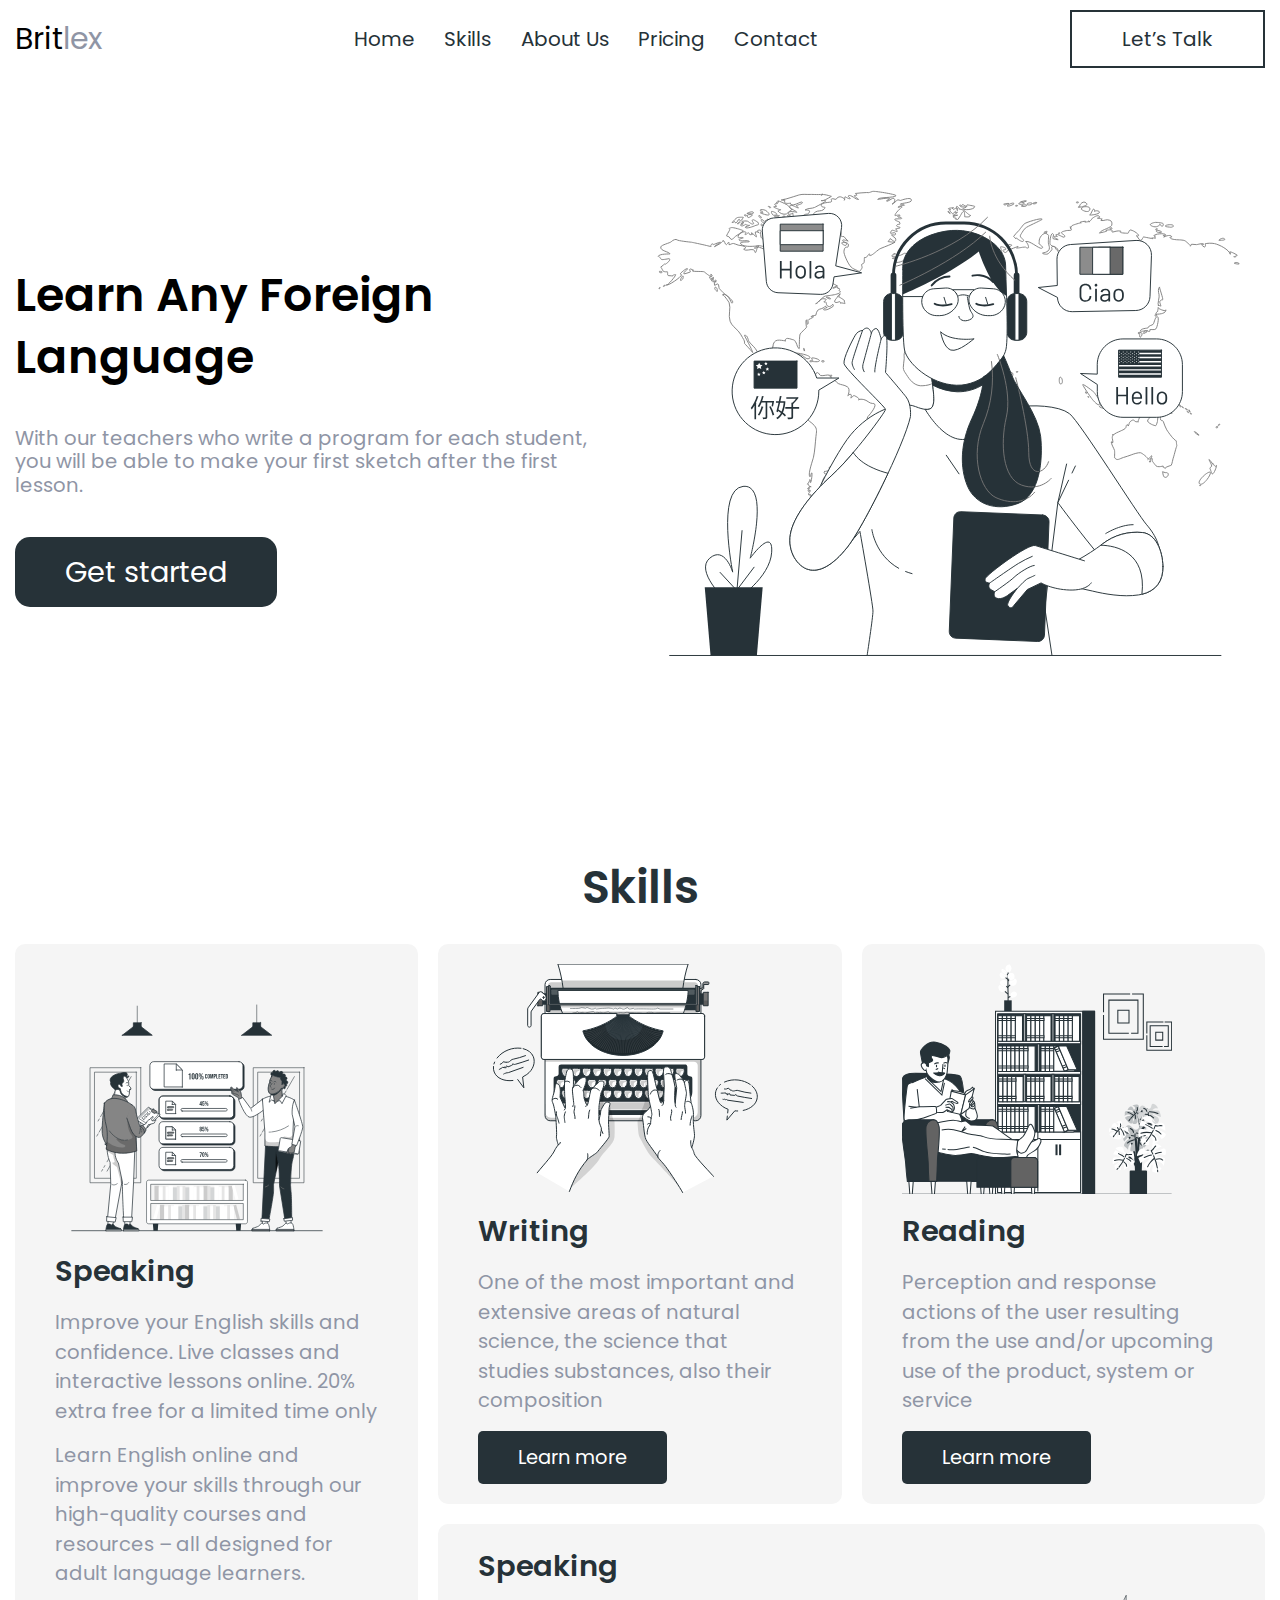
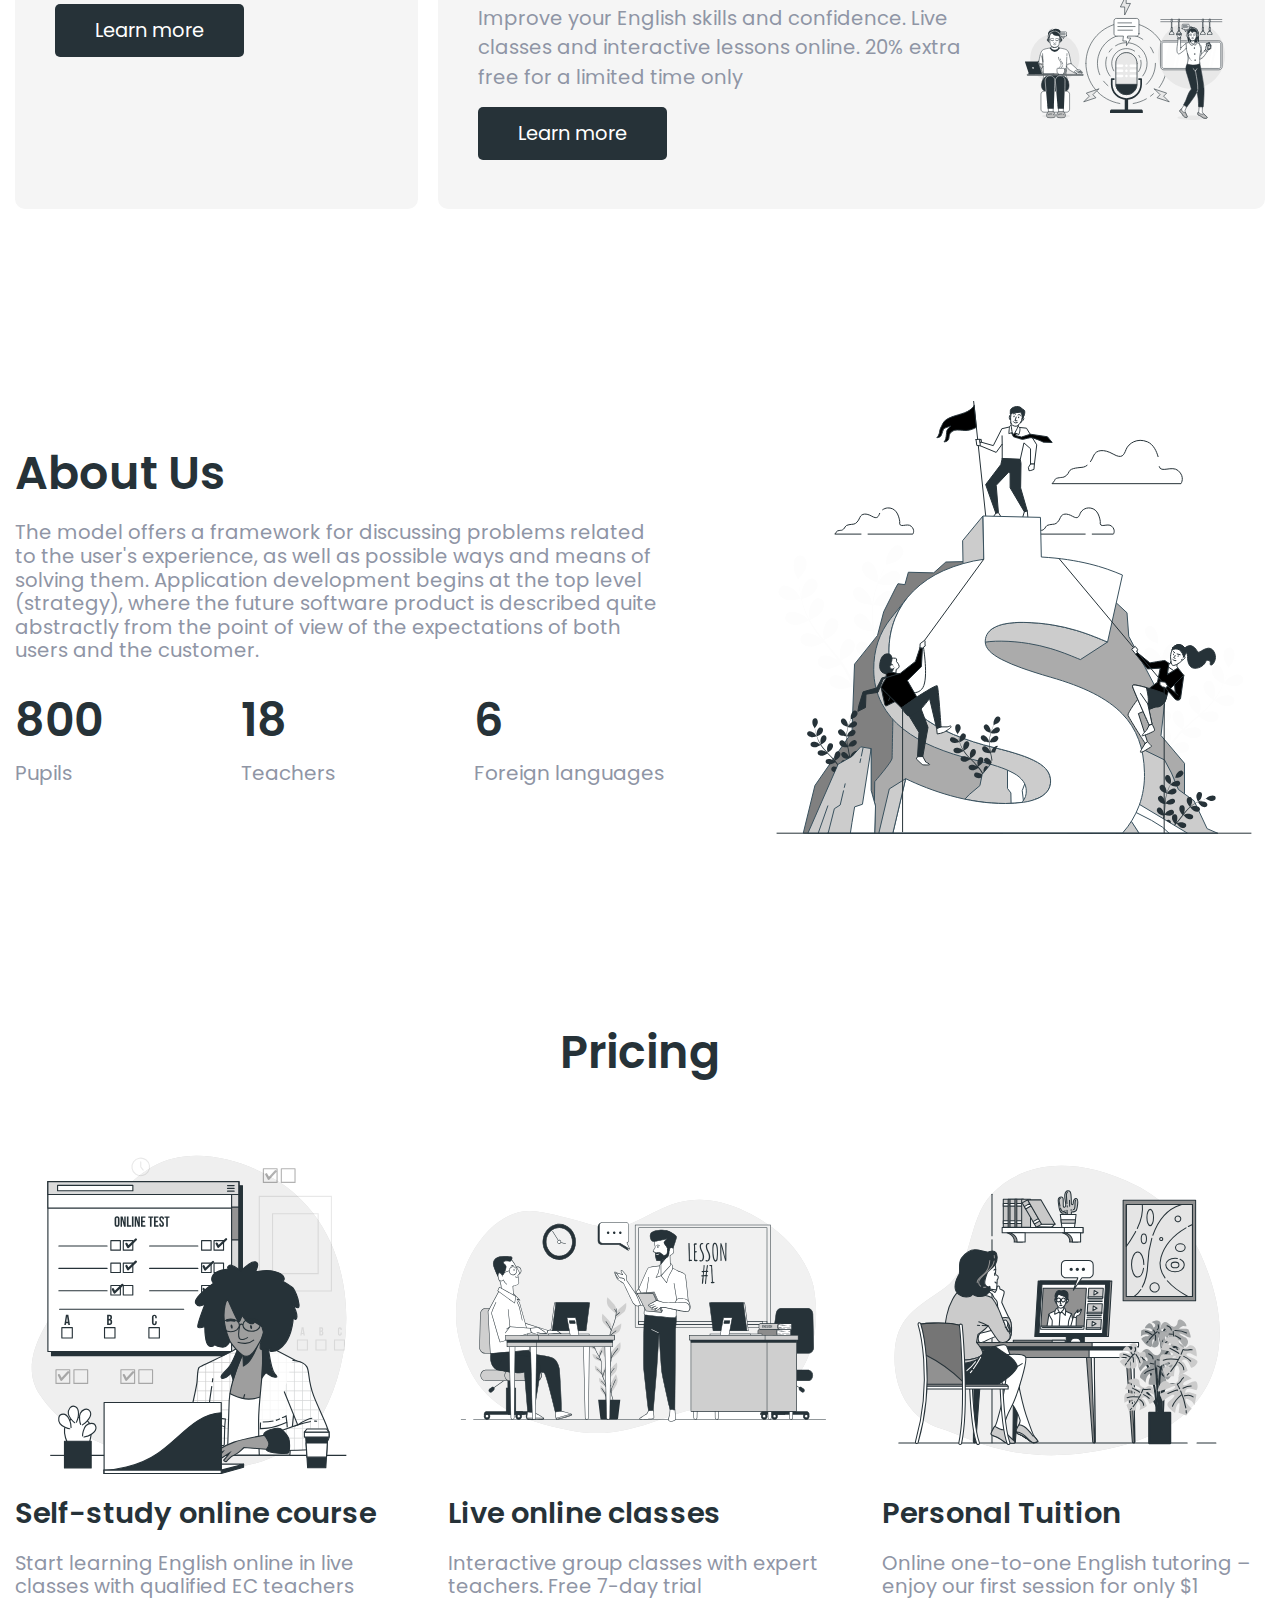
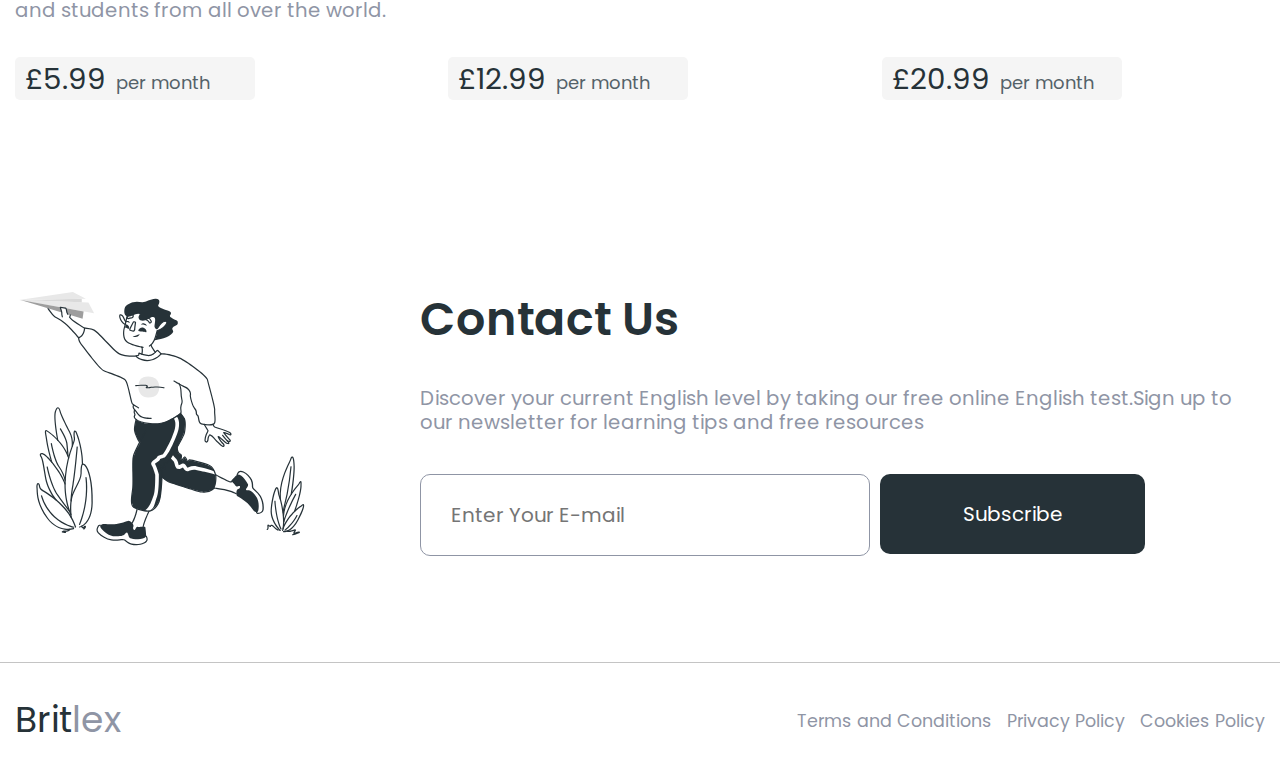
==== home.html @ 8584c42c "initial" ====
<!DOCTYPE html>
<html lang="ru">

<head>
	<title>Главная</title>
	<meta charset="UTF-8">
	<meta name="format-detection" content="telephone=no">
	<!-- <style>body{opacity: 0;}</style> -->
	<link rel="stylesheet" href="css/style.min.css?_v=20220403203624">
	<link rel="shortcut icon" href="favicon.ico">
	<!-- <meta name="robots" content="noindex, nofollow"> -->
	<meta name="viewport" content="width=device-width, initial-scale=1.0">
</head>

<body>
	<div class="wrapper">
		<header class="header">
			<div class="header__container">
				<div class="header__logo">
					<span>Brit</span>lex
				</div>
				<div class="header__menu menu">
					<nav class="menu__body">
						<ul class="menu__list">
							<li class="menu__item"><a href="" data-goto="#hero" data-goto-header class="menu__link">Home</a></li>
							<li class="menu__item"><a href="" data-goto="#skills" class="menu__link">Skills</a></li>
							<li class="menu__item "><a href="" data-goto="#about" class="menu__link">About Us</a></li>
							<li class="menu__item"><a href="" data-goto="#pricing" class="menu__link">Pricing</a></li>
							<li class="menu__item"><a href="" data-goto="#contacts" class="menu__link">Contact</a></li>
						</ul>
					</nav>
				</div>
				<div class="header__buttons">
					<a href="#" class="header__button">Let’s Talk</a>
					<button type="button" class="icon-menu"><span></span></button>
				</div>
			</div>
		</header>
		<main class="page">
			<section class="hero" id="hero">
				<div class="hero__container">
					<div class="hero__data">
						<h1 class="hero__title">Learn Any Foreign Language</h1>
						<p class="hero__text">
							With our teachers who write a program for
							each student, you will be able to make your
							first sketch after the first lesson.
						</p>
						<a href="#" data-goto="#skills" class="hero__link">Get started</a>
					</div>
					<div class="hero__media">
						<img src="img/hero-image.svg" alt="image">
					</div>
				</div>
			</section>
			<section class="skills" id="skills">
				<div class="skills__container">
					<h2 class="skills__title _section-title">Skills</h2>
					<div class="skills__items">
						<div class="skills__item skills__speaking">
							<div class="skills__image">
								<img src="img/skills-1.svg" alt="image">
							</div>
							<div class="skills__data">
								<h3 class="skills__item-title">Speaking</h3>
								<p class="skills__item-text">
									Improve your English skills and confidence.
									Live classes and interactive lessons online.
									20% extra free for a limited time only
								</p>
								<p class="skills__item-text">
									Learn English online and improve your
									skills through our high-quality courses
									and resources – all designed for adult language learners.
								</p>
								<a href="#" class="skills__link">Learn more</a>
							</div>
						</div>
						<div class="skills__item skills__writing">
							<div class="skills__image">
								<img src="img/skills-2.svg" alt="image">
							</div>
							<div class="skills__data">
								<h3 class="skills__item-title">Writing</h3>
								<p class="skills__item-text">
									One of the most important and extensive
									areas of natural science, the science that
									studies substances, also their composition
								</p>
								<a href="#" class="skills__link">Learn more</a>
							</div>
						</div>
						<div class="skills__item skills__reading">
							<div class="skills__image">
								<img src="img/skills-3.svg" alt="image">
							</div>
							<div class="skills__data">
								<h3 class="skills__item-title">Reading</h3>
								<p class="skills__item-text">
									Perception and response actions of the user
									resulting from the use and/or upcoming use
									of the product, system or service
								</p>
								<a href="#" class="skills__link">Learn more</a>
							</div>
						</div>
						<div class="skills__item skills__listening">
							<div class="skills__data">
								<h3 class="skills__item-title">Speaking</h3>
								<p class="skills__item-text">
									Improve your English skills and confidence.
									Live classes and interactive lessons online.
									20% extra free for a limited time only
								</p>
								<a href="#" class="skills__link">Learn more</a>
							</div>
							<div class="skills__image">
								<img src="img/skills-4.svg" alt="image">
							</div>
						</div>
					</div>
				</div>
			</section>
			<section class="about" data-watch id="about">
				<div class="about__container">
					<div class="about__data">
						<h2 class="about__title _section-title">About Us</h2>
						<p class="about__text">
							The model offers a framework for discussing problems related to the user's experience, as well as possible
							ways and means of solving them. Application development begins at the top level (strategy), where the
							future software product is described quite abstractly from the point of view of the expectations of both
							users and the customer.
						</p>
						<div class="about__benefits">
							<div class="about__benefits-item">
								<div class="about__benefits-count">800</div>
								<div class="about__benefits-title">Pupils</div>
							</div>
							<div class="about__benefits-item">
								<div class="about__benefits-count">18</div>
								<div class="about__benefits-title">Teachers</div>
							</div>
							<div class="about__benefits-item">
								<div class="about__benefits-count">6</div>
								<div class="about__benefits-title">Foreign languages</div>
							</div>
						</div>
					</div>
					<div class="about__image">
						<img src="img/about-image.svg" alt="image">
					</div>
				</div>
			</section>
			<section class="pricing" id="pricing">
				<div class="pricing__container">
					<h2 class="pricing__title _section-title">Pricing</h2>
					<div class="pricing__items">
						<div class="pricing__item">
							<div class="pricing__item-img">
								<img src="img/pricing-1.svg" alt="image">
							</div>
							<h3 class="pricing__item-title">Self-study online course</h3>
							<p class="pricing__item-text">Start learning English online in live classes
								with qualified EC teachers and students
								from all over the world.</p>
							<div class="pricing__item-price">
								<div class="pricing__item-value">
									<span>£5.99</span>per month
								</div>
							</div>
						</div>
						<div class="pricing__item">
							<div class="pricing__item-img">
								<img src="img/pricing-2.svg" alt="image">
							</div>
							<h3 class="pricing__item-title">Live online classes</h3>
							<p class="pricing__item-text">Interactive group classes with expert
								teachers. Free 7-day trial</p>
							<div class="pricing__item-price">
								<div class="pricing__item-value">
									<span>£12.99</span>per month
								</div>
							</div>
						</div>
						<div class="pricing__item">
							<div class="pricing__item-img">
								<img src="img/pricing-3.svg" alt="image">
							</div>
							<h3 class="pricing__item-title">Personal Tuition</h3>
							<p class="pricing__item-text">Online one-to-one English tutoring – enjoy
								our first session for only $1</p>
							<div class="pricing__item-price">
								<div class="pricing__item-value">
									<span>£20.99</span>per month
								</div>
							</div>
						</div>
					</div>
				</div>
			</section>
			<section class="contacts" id="contacts">
				<div class="contacts__container">
					<div class="contacts__image">
						<img src="img/contacts.svg" alt="image">
					</div>
					<div class="contacts__data">
						<h2 class="contacts__title _section-title">Contact Us</h2>
						<p class="contacts__text">
							Discover your current English level by taking our free online English test.Sign up to our newsletter for
							learning tips and free resources
						</p>
						<form action="#" class="contacts__form">
							<input autocomplete="off" type="text" name="form[]" required data-error="Ошибка" placeholder="Enter Your E-mail" class="input contacts__input">
							<button type="submit" class="contacts__button">Subscribe</button>
						</form>
					</div>
				</div>
			</section>
		</main>
		<footer class="footer">
			<div class="footer__container">
				<div class="footer__logo">
					<span>Brit</span>lex
				</div>
				<ul class="footer__list">
					<li class="footer__item">
						<a href="" class="footer__link">Terms and Conditions</a>
					</li>
					<li class="footer__item">
						<a href="" class="footer__link">Privacy Policy</a>
					</li>
					<li class="footer__item">
						<a href="" class="footer__link">Cookies Policy</a>
					</li>
				</ul>
			</div>
		</footer>
	</div>
	<!-- <div id="popup" aria-hidden="true" class="popup">
	<div class="popup__wrapper">
		<div class="popup__content">
			<button data-close type="button" class="popup__close">Закрыть</button>
			<div class="popup__text">
				Text
			</div>
		</div>
	</div>
</div> -->
	<script src="js/app.min.js?_v=20220403203624"></script>
</body>

</html>
---- css/style.min.css ----
@charset "UTF-8";@import url(https://fonts.googleapis.com/css2?family=Poppins&display=swap);:root{--body-color:#FFF;--white-color:#FFF;--text-color:#8F95A5;--main-color:#263238;--black-color:#000;--gray-color:#F5F5F5}*{padding:0;margin:0;border:0}*,:after,:before{-webkit-box-sizing:border-box;box-sizing:border-box}body,html{height:100%;min-width:320px}body{color:var(--text-color);background-color:var(--body-color);line-height:1.2;font-family:Poppins;font-size:1.25rem;-ms-text-size-adjust:100%;-moz-text-size-adjust:100%;-webkit-text-size-adjust:100%;-webkit-font-smoothing:antialiased;-moz-osx-font-smoothing:grayscale}button,input,textarea{font-family:Poppins;font-size:inherit}button{cursor:pointer;color:inherit;background-color:inherit}a{color:inherit}a:link,a:visited{text-decoration:none}a:hover{text-decoration:none}ul li{list-style:none}img{vertical-align:top;max-width:100%}h1,h2,h3,h4,h5,h6{font-weight:inherit;font-size:inherit}.lock body{overflow:hidden;-ms-touch-action:none;touch-action:none}.wrapper{min-height:100%;display:-webkit-box;display:-ms-flexbox;display:flex;-webkit-box-orient:vertical;-webkit-box-direction:normal;-ms-flex-direction:column;flex-direction:column;overflow:hidden}.wrapper>main{padding-top:5.625rem;-webkit-box-flex:1;-ms-flex:1 1 auto;flex:1 1 auto}.wrapper>*{min-width:0}[class*=__container]{max-width:83.75rem;-webkit-box-sizing:content-box;box-sizing:content-box;margin:0 auto;padding:0 .9375rem}input[type=email],input[type=tel],input[type=text],textarea{-webkit-appearance:none;-moz-appearance:none;appearance:none}.input{border-radius:0;width:100%;display:block;padding:0 20px;border:1px solid #eee}textarea.input{resize:none;padding:0 0}[class*=-ibg]{position:relative}[class*=-ibg] img{position:absolute;width:100%;height:100%;top:0;left:0;-o-object-fit:cover;object-fit:cover}[class*=-ibg_contain] img{-o-object-fit:contain;object-fit:contain}input[type=email],input[type=tel],input[type=text],textarea{-webkit-appearance:none;-moz-appearance:none;appearance:none}.input{border-radius:0;width:100%;display:block;padding:0 20px;border:1px solid #eee}textarea.input{resize:none;padding:0 0}@supports (padding-top:clamp(3.125rem ,2.1726190476rem + 4.7619047619vw ,6.25rem)){section{padding-top:clamp(3.125rem ,2.1726190476rem + 4.7619047619vw ,6.25rem)}}@supports not (padding-top:clamp(3.125rem ,2.1726190476rem + 4.7619047619vw ,6.25rem)){section{padding-top:calc(3.125rem + 3.125 * (100vw - 20rem)/ 65.625)}}@supports (padding-bottom:clamp(3.125rem ,2.1726190476rem + 4.7619047619vw ,6.25rem)){section{padding-bottom:clamp(3.125rem ,2.1726190476rem + 4.7619047619vw ,6.25rem)}}@supports not (padding-bottom:clamp(3.125rem ,2.1726190476rem + 4.7619047619vw ,6.25rem)){section{padding-bottom:calc(3.125rem + 3.125 * (100vw - 20rem)/ 65.625)}}._section-title{font-weight:600;color:var(--main-color)}@supports (font-size:clamp(1.5rem ,1.0428571429rem + 2.2857142857vw ,3rem)){._section-title{font-size:clamp(1.5rem ,1.0428571429rem + 2.2857142857vw ,3rem)}}@supports not (font-size:clamp(1.5rem ,1.0428571429rem + 2.2857142857vw ,3rem)){._section-title{font-size:calc(1.5rem + 1.5 * (100vw - 20rem)/ 65.625)}}@supports (font-size:clamp(1rem ,0.9238095238rem + 0.380952381vw ,1.25rem)){p{font-size:clamp(1rem ,.9238095238rem + .380952381vw ,1.25rem)}}@supports not (font-size:clamp(1rem ,0.9238095238rem + 0.380952381vw ,1.25rem)){p{font-size:calc(1rem + .25 * (100vw - 20rem)/ 65.625)}}.header{position:fixed;left:0;top:0;width:100%;background-color:var(--white-color);-webkit-transition:-webkit-box-shadow .3s ease 0s;transition:-webkit-box-shadow .3s ease 0s;-o-transition:box-shadow .3s ease 0s;transition:box-shadow .3s ease 0s;transition:box-shadow .3s ease 0s,-webkit-box-shadow .3s ease 0s}.header__container{padding-top:.625rem;padding-bottom:.625rem;display:-webkit-box;display:-ms-flexbox;display:flex;-webkit-box-pack:justify;-ms-flex-pack:justify;justify-content:space-between;-webkit-box-align:center;-ms-flex-align:center;align-items:center}@supports (gap:clamp(0.3125rem ,0.1220238095rem + 0.9523809524vw ,0.9375rem)){.header__container{gap:clamp(.3125rem ,.1220238095rem + .9523809524vw ,.9375rem)}}@supports not (gap:clamp(0.3125rem ,0.1220238095rem + 0.9523809524vw ,0.9375rem)){.header__container{gap:calc(.3125rem + .625 * (100vw - 20rem)/ 65.625)}}.header__logo{font-size:1.875rem;z-index:5}.header__logo span{color:var(--black-color)}.header__buttons{z-index:5;display:-webkit-box;display:-ms-flexbox;display:flex;-webkit-box-align:center;-ms-flex-align:center;align-items:center;gap:.9375rem}.header__button{z-index:5;text-align:center;padding:.9375rem 3.125rem;border:2px solid var(--main-color);color:var(--main-color);-webkit-transition:background-color .3s ease 0s;-o-transition:background-color .3s ease 0s;transition:background-color .3s ease 0s}._header-scroll{-webkit-box-shadow:0 0 5px rgba(0,0,0,.5);box-shadow:0 0 5px rgba(0,0,0,.5)}.menu__list{display:-webkit-box;display:-ms-flexbox;display:flex;-webkit-box-align:center;-ms-flex-align:center;align-items:center}@supports (gap:clamp(0.9375rem ,0.6517857143rem + 1.4285714286vw ,1.875rem)){.menu__list{gap:clamp(.9375rem ,.6517857143rem + 1.4285714286vw ,1.875rem)}}@supports not (gap:clamp(0.9375rem ,0.6517857143rem + 1.4285714286vw ,1.875rem)){.menu__list{gap:calc(.9375rem + .9375 * (100vw - 20rem)/ 65.625)}}.menu__item{-webkit-transition:border .3s ease 0s;-o-transition:border .3s ease 0s;transition:border .3s ease 0s;border-bottom:1px solid transparent}.menu__link{color:var(--main-color)}.menu-open .menu__body{left:0}.icon-menu{display:none}.footer__container{padding-top:1.875rem;padding-bottom:1.875rem;display:-webkit-box;display:-ms-flexbox;display:flex;border-top:1px solid #c4c4c4;-webkit-box-pack:justify;-ms-flex-pack:justify;justify-content:space-between;-webkit-box-align:center;-ms-flex-align:center;align-items:center;gap:.9375rem}.footer__logo{font-size:2.25rem;line-height:1.5}.footer__logo span{color:var(--main-color)}.footer__list{display:-webkit-box;display:-ms-flexbox;display:flex;-ms-flex-wrap:wrap;flex-wrap:wrap;gap:.9375rem}.footer__link{border-bottom:1px solid transparent;-webkit-transition:all .3s ease 0s;-o-transition:all .3s ease 0s;transition:all .3s ease 0s}@supports (font-size:clamp(0.75rem ,0.6357142857rem + 0.5714285714vw ,1.125rem)){.footer__link{font-size:clamp(.75rem ,.6357142857rem + .5714285714vw ,1.125rem)}}@supports not (font-size:clamp(0.75rem ,0.6357142857rem + 0.5714285714vw ,1.125rem)){.footer__link{font-size:calc(.75rem + .375 * (100vw - 20rem)/ 65.625)}}.hero__container{display:-webkit-box;display:-ms-flexbox;display:flex;-webkit-box-pack:justify;-ms-flex-pack:justify;justify-content:space-between;-webkit-box-align:center;-ms-flex-align:center;align-items:center;gap:.9375rem}.hero__data{-webkit-box-flex:0;-ms-flex:0 1 630px;flex:0 1 630px}.hero__media img{max-width:100%}.hero__title{font-weight:600;color:var(--black-color)}@supports (font-size:clamp(1.5rem ,1.0428571429rem + 2.2857142857vw ,3rem)){.hero__title{font-size:clamp(1.5rem ,1.0428571429rem + 2.2857142857vw ,3rem)}}@supports not (font-size:clamp(1.5rem ,1.0428571429rem + 2.2857142857vw ,3rem)){.hero__title{font-size:calc(1.5rem + 1.5 * (100vw - 20rem)/ 65.625)}}@supports (line-height:clamp(2.25rem ,1.7166666667rem + 2.6666666667vw ,4rem)){.hero__title{line-height:clamp(2.25rem ,1.7166666667rem + 2.6666666667vw ,4rem)}}@supports not (line-height:clamp(2.25rem ,1.7166666667rem + 2.6666666667vw ,4rem)){.hero__title{line-height:calc(2.25rem + 1.75 * (100vw - 20rem)/ 65.625)}}@supports (margin-bottom:clamp(1.25rem ,0.869047619rem + 1.9047619048vw ,2.5rem)){.hero__title{margin-bottom:clamp(1.25rem ,.869047619rem + 1.9047619048vw ,2.5rem)}}@supports not (margin-bottom:clamp(1.25rem ,0.869047619rem + 1.9047619048vw ,2.5rem)){.hero__title{margin-bottom:calc(1.25rem + 1.25 * (100vw - 20rem)/ 65.625)}}@supports (margin-bottom:clamp(1.875rem ,1.3035714286rem + 2.8571428571vw ,3.75rem)){.hero__text{margin-bottom:clamp(1.875rem ,1.3035714286rem + 2.8571428571vw ,3.75rem)}}@supports not (margin-bottom:clamp(1.875rem ,1.3035714286rem + 2.8571428571vw ,3.75rem)){.hero__text{margin-bottom:calc(1.875rem + 1.875 * (100vw - 20rem)/ 65.625)}}.hero__link{padding:.9375rem 3.125rem;color:#fff;background-color:var(--main-color);border-radius:.9375rem;-webkit-transition:background-color .2s ease 0s;-o-transition:background-color .2s ease 0s;transition:background-color .2s ease 0s}@supports (font-size:clamp(1rem ,0.7333333333rem + 1.3333333333vw ,1.875rem)){.hero__link{font-size:clamp(1rem ,.7333333333rem + 1.3333333333vw ,1.875rem)}}@supports not (font-size:clamp(1rem ,0.7333333333rem + 1.3333333333vw ,1.875rem)){.hero__link{font-size:calc(1rem + .875 * (100vw - 20rem)/ 65.625)}}.skills__title{text-align:center}@supports (margin-bottom:clamp(0.9375rem ,0.6517857143rem + 1.4285714286vw ,1.875rem)){.skills__title{margin-bottom:clamp(.9375rem ,.6517857143rem + 1.4285714286vw ,1.875rem)}}@supports not (margin-bottom:clamp(0.9375rem ,0.6517857143rem + 1.4285714286vw ,1.875rem)){.skills__title{margin-bottom:calc(.9375rem + .9375 * (100vw - 20rem)/ 65.625)}}.skills__items{display:-ms-grid;display:grid;-ms-grid-columns:(1fr)[3];grid-template-columns:repeat(3,1fr);-ms-grid-rows:1fr;grid-template-rows:1fr;gap:1.25rem}.skills__item{background-color:var(--gray-color);border-radius:.625rem;padding:1.25rem 2.5rem}.skills__image{margin-bottom:.9375rem;-webkit-box-flex:0;-ms-flex:0 0 200px;flex:0 0 200px}.skills__image img{height:14.375rem}.skills__item-title{font-weight:600;color:var(--main-color);line-height:1.5333333333;margin-bottom:.9375rem}@supports (font-size:clamp(1.125rem ,0.8964285714rem + 1.1428571429vw ,1.875rem)){.skills__item-title{font-size:clamp(1.125rem ,.8964285714rem + 1.1428571429vw ,1.875rem)}}@supports not (font-size:clamp(1.125rem ,0.8964285714rem + 1.1428571429vw ,1.875rem)){.skills__item-title{font-size:calc(1.125rem + .75 * (100vw - 20rem)/ 65.625)}}.skills__item-text{font-weight:400;line-height:1.5;margin-bottom:.9375rem}.skills__link{display:inline-block;padding:.9375rem 2.5rem;background-color:var(--main-color);border-radius:.3125rem;color:#fff;-webkit-transition:background-color .2s ease 0s;-o-transition:background-color .2s ease 0s;transition:background-color .2s ease 0s}@supports (font-size:clamp(0.875rem ,0.7607142857rem + 0.5714285714vw ,1.25rem)){.skills__link{font-size:clamp(.875rem ,.7607142857rem + .5714285714vw ,1.25rem)}}@supports not (font-size:clamp(0.875rem ,0.7607142857rem + 0.5714285714vw ,1.25rem)){.skills__link{font-size:calc(.875rem + .375 * (100vw - 20rem)/ 65.625)}}.skills__speaking{-ms-grid-row:1;-ms-grid-row-span:2;-ms-grid-column:1;-ms-grid-column-span:1;grid-area:1/1/3/2;padding-top:3.75rem}.skills__writing{-ms-grid-row:1;-ms-grid-row-span:1;-ms-grid-column:2;-ms-grid-column-span:1;grid-area:1/2/2/3}.skills__reading{-ms-grid-row:1;-ms-grid-row-span:1;-ms-grid-column:3;-ms-grid-column-span:1;grid-area:1/3/2/4}.skills__listening{-ms-grid-row:2;-ms-grid-row-span:1;-ms-grid-column:2;-ms-grid-column-span:2;grid-area:2/2/3/4;display:-webkit-box;display:-ms-flexbox;display:flex;gap:1.875rem}.about__container{display:-webkit-box;display:-ms-flexbox;display:flex;-webkit-box-pack:justify;-ms-flex-pack:justify;justify-content:space-between;-webkit-box-align:center;-ms-flex-align:center;align-items:center;gap:1.875rem}.about__data{-webkit-box-flex:0;-ms-flex:0 1 650px;flex:0 1 650px}.about__title{margin-bottom:1.25rem}.about__text{margin-bottom:1.875rem}.about__benefits{display:-webkit-box;display:-ms-flexbox;display:flex;-webkit-box-pack:justify;-ms-flex-pack:justify;justify-content:space-between;-webkit-box-align:center;-ms-flex-align:center;align-items:center}.about__benefits-count{font-weight:600;color:var(--main-color);margin-bottom:.625rem}@supports (font-size:clamp(1.5rem ,1.0428571429rem + 2.2857142857vw ,3rem)){.about__benefits-count{font-size:clamp(1.5rem ,1.0428571429rem + 2.2857142857vw ,3rem)}}@supports not (font-size:clamp(1.5rem ,1.0428571429rem + 2.2857142857vw ,3rem)){.about__benefits-count{font-size:calc(1.5rem + 1.5 * (100vw - 20rem)/ 65.625)}}.about__benefits-title{font-size:1.25rem;line-height:1.5}.pricing__title{margin-bottom:3.75rem;text-align:center}.pricing__items{display:-webkit-box;display:-ms-flexbox;display:flex;-webkit-box-pack:justify;-ms-flex-pack:justify;justify-content:space-between;gap:3.125rem}.pricing__item{-webkit-box-flex:0;-ms-flex:0 1 425px;flex:0 1 425px}.pricing__item-img img{max-width:100%;height:21.875rem}.pricing__item-title{line-height:1.6;font-weight:600;margin-bottom:.9375rem;color:var(--main-color)}@supports (font-size:clamp(1.125rem ,0.8964285714rem + 1.1428571429vw ,1.875rem)){.pricing__item-title{font-size:clamp(1.125rem ,.8964285714rem + 1.1428571429vw ,1.875rem)}}@supports not (font-size:clamp(1.125rem ,0.8964285714rem + 1.1428571429vw ,1.875rem)){.pricing__item-title{font-size:calc(1.125rem + .75 * (100vw - 20rem)/ 65.625)}}.pricing__item-text{min-height:5.625rem;margin-bottom:.9375rem}.pricing__item-price{background-color:var(--gray-color);border-radius:5px;max-width:15rem;padding:0 .625rem}.pricing__item-value{font-size:1.125rem;line-height:1.5;color:#546269}.pricing__item-value span{margin-right:.625rem;line-height:1.5;color:var(--main-color)}@supports (font-size:clamp(1.375rem ,1.2226190476rem + 0.7619047619vw ,1.875rem)){.pricing__item-value span{font-size:clamp(1.375rem ,1.2226190476rem + .7619047619vw ,1.875rem)}}@supports not (font-size:clamp(1.375rem ,1.2226190476rem + 0.7619047619vw ,1.875rem)){.pricing__item-value span{font-size:calc(1.375rem + .5 * (100vw - 20rem)/ 65.625)}}.contacts__container{display:-webkit-box;display:-ms-flexbox;display:flex;-webkit-box-pack:justify;-ms-flex-pack:justify;justify-content:space-between;gap:6.25rem}.contacts__title{margin-bottom:2.5rem}.contacts__text{margin-bottom:2.5rem}.contacts__form{display:-webkit-box;display:-ms-flexbox;display:flex;gap:.625rem}.contacts__input{border:1px solid #8f95a5;border-radius:10px;-webkit-box-flex:0;-ms-flex:0 1 450px;flex:0 1 450px;padding:1.5625rem 1.875rem}.contacts__button{background-color:var(--main-color);-webkit-box-flex:0;-ms-flex:0 1 265px;flex:0 1 265px;height:5rem;border-radius:10px;color:#fff;-webkit-transition:background-color .2s ease 0s;-o-transition:background-color .2s ease 0s;transition:background-color .2s ease 0s}@media (max-width:75em){.skills__items{-ms-grid-columns:1fr 1fr;grid-template-columns:1fr 1fr}.skills__items .skills__item{grid-area:auto;display:-webkit-box;display:-ms-flexbox;display:flex;-webkit-box-orient:vertical;-webkit-box-direction:normal;-ms-flex-direction:column;flex-direction:column;gap:1.875rem}.skills__speaking{padding-top:.9375rem}.skills__listening .skills__image{-webkit-box-ordinal-group:0;-ms-flex-order:-1;order:-1}.skills__listening{-webkit-box-orient:vertical;-webkit-box-direction:normal;-ms-flex-direction:column;flex-direction:column}}@media (max-width:61.99875em){.pricing__items{-webkit-box-orient:vertical;-webkit-box-direction:normal;-ms-flex-direction:column;flex-direction:column;-webkit-box-align:center;-ms-flex-align:center;align-items:center;text-align:center}.pricing__item-text{min-height:auto}.pricing__item-price{margin:0 auto}.contacts__container{-webkit-box-orient:vertical;-webkit-box-direction:normal;-ms-flex-direction:column;flex-direction:column;-webkit-box-align:center;-ms-flex-align:center;align-items:center}.contacts__data{-webkit-box-ordinal-group:0;-ms-flex-order:-1;order:-1}}@media (max-width:47.99875em){.header__container::before{content:"";position:fixed;width:100%;height:90px;top:0;left:0;-webkit-transition:left .3s ease 0s;-o-transition:left .3s ease 0s;transition:left .3s ease 0s;background-color:var(--white-color);z-index:2}.header__button{padding:.625rem 1.25rem}.menu__body{position:fixed;width:100%;height:100%;overflow:auto;left:-100%;top:0;background-color:var(--white-color);-webkit-transition:left .3s ease 0s;-o-transition:left .3s ease 0s;transition:left .3s ease 0s;padding:7.5rem .9375rem 1.875rem .9375rem}.menu__list{-webkit-box-orient:vertical;-webkit-box-direction:normal;-ms-flex-direction:column;flex-direction:column}.menu__item:not(:last-child){margin-bottom:1.875rem}.menu__link{border-bottom:1px solid var(--text-color);font-size:1.625rem}.icon-menu{display:block;position:relative;width:1.875rem;height:1.125rem;cursor:pointer;z-index:5}.icon-menu span,.icon-menu::after,.icon-menu::before{content:"";-webkit-transition:all .3s ease 0s;-o-transition:all .3s ease 0s;transition:all .3s ease 0s;right:0;position:absolute;width:100%;height:.125rem;background-color:#000}.icon-menu::before{top:0}.icon-menu::after{bottom:0}.icon-menu span{top:calc(50% - .0625rem)}.menu-open .icon-menu span{width:0}.menu-open .icon-menu::before{top:calc(50% - .0625rem);-webkit-transform:rotate(-45deg);-ms-transform:rotate(-45deg);transform:rotate(-45deg)}.menu-open .icon-menu::after{bottom:calc(50% - .0625rem);-webkit-transform:rotate(45deg);-ms-transform:rotate(45deg);transform:rotate(45deg)}.hero__container{-webkit-box-orient:vertical;-webkit-box-direction:normal;-ms-flex-direction:column;flex-direction:column}.hero__data{-webkit-box-flex:0;-ms-flex:0 0 auto;flex:0 0 auto;text-align:center}.hero__media{-webkit-box-ordinal-group:0;-ms-flex-order:-1;order:-1;margin-bottom:.9375rem}.skills__items{-ms-grid-columns:1fr;grid-template-columns:1fr;gap:.9375rem}.skills__item{-webkit-box-align:center;-ms-flex-align:center;align-items:center;padding:.9375rem 1.875rem}.skills__image{margin-bottom:0}.about__container{-webkit-box-orient:vertical;-webkit-box-direction:normal;-ms-flex-direction:column;flex-direction:column}.about__data{-webkit-box-flex:1;-ms-flex:1 1 auto;flex:1 1 auto}.pricing__item-img img{height:auto}}@media (max-width:29.99875em){.footer__list{-webkit-box-orient:vertical;-webkit-box-direction:normal;-ms-flex-direction:column;flex-direction:column}.about__benefits{-webkit-box-orient:vertical;-webkit-box-direction:normal;-ms-flex-direction:column;flex-direction:column;-webkit-box-align:center;-ms-flex-align:center;align-items:center;text-align:center;gap:1.875rem;margin-bottom:1.875rem}.contacts__form{-webkit-box-orient:vertical;-webkit-box-direction:normal;-ms-flex-direction:column;flex-direction:column}.contacts__input{-webkit-box-flex:1;-ms-flex:1 1 auto;flex:1 1 auto}.contacts__button{-webkit-box-flex:1;-ms-flex:1 1 auto;flex:1 1 auto}}@media (any-hover:hover){.header__button:hover{background-color:var(--main-color);color:#fff}.menu__item:hover{border-bottom:1px solid var(--main-color)}.footer__link:hover{color:var(--main-color);border-bottom:1px solid var(--main-color)}.hero__link:hover{background-color:rgba(38,50,56,.9)}.skills__link:hover{background-color:rgba(38,50,56,.9)}.contacts__button:hover{background-color:rgba(38,50,56,.9)}}
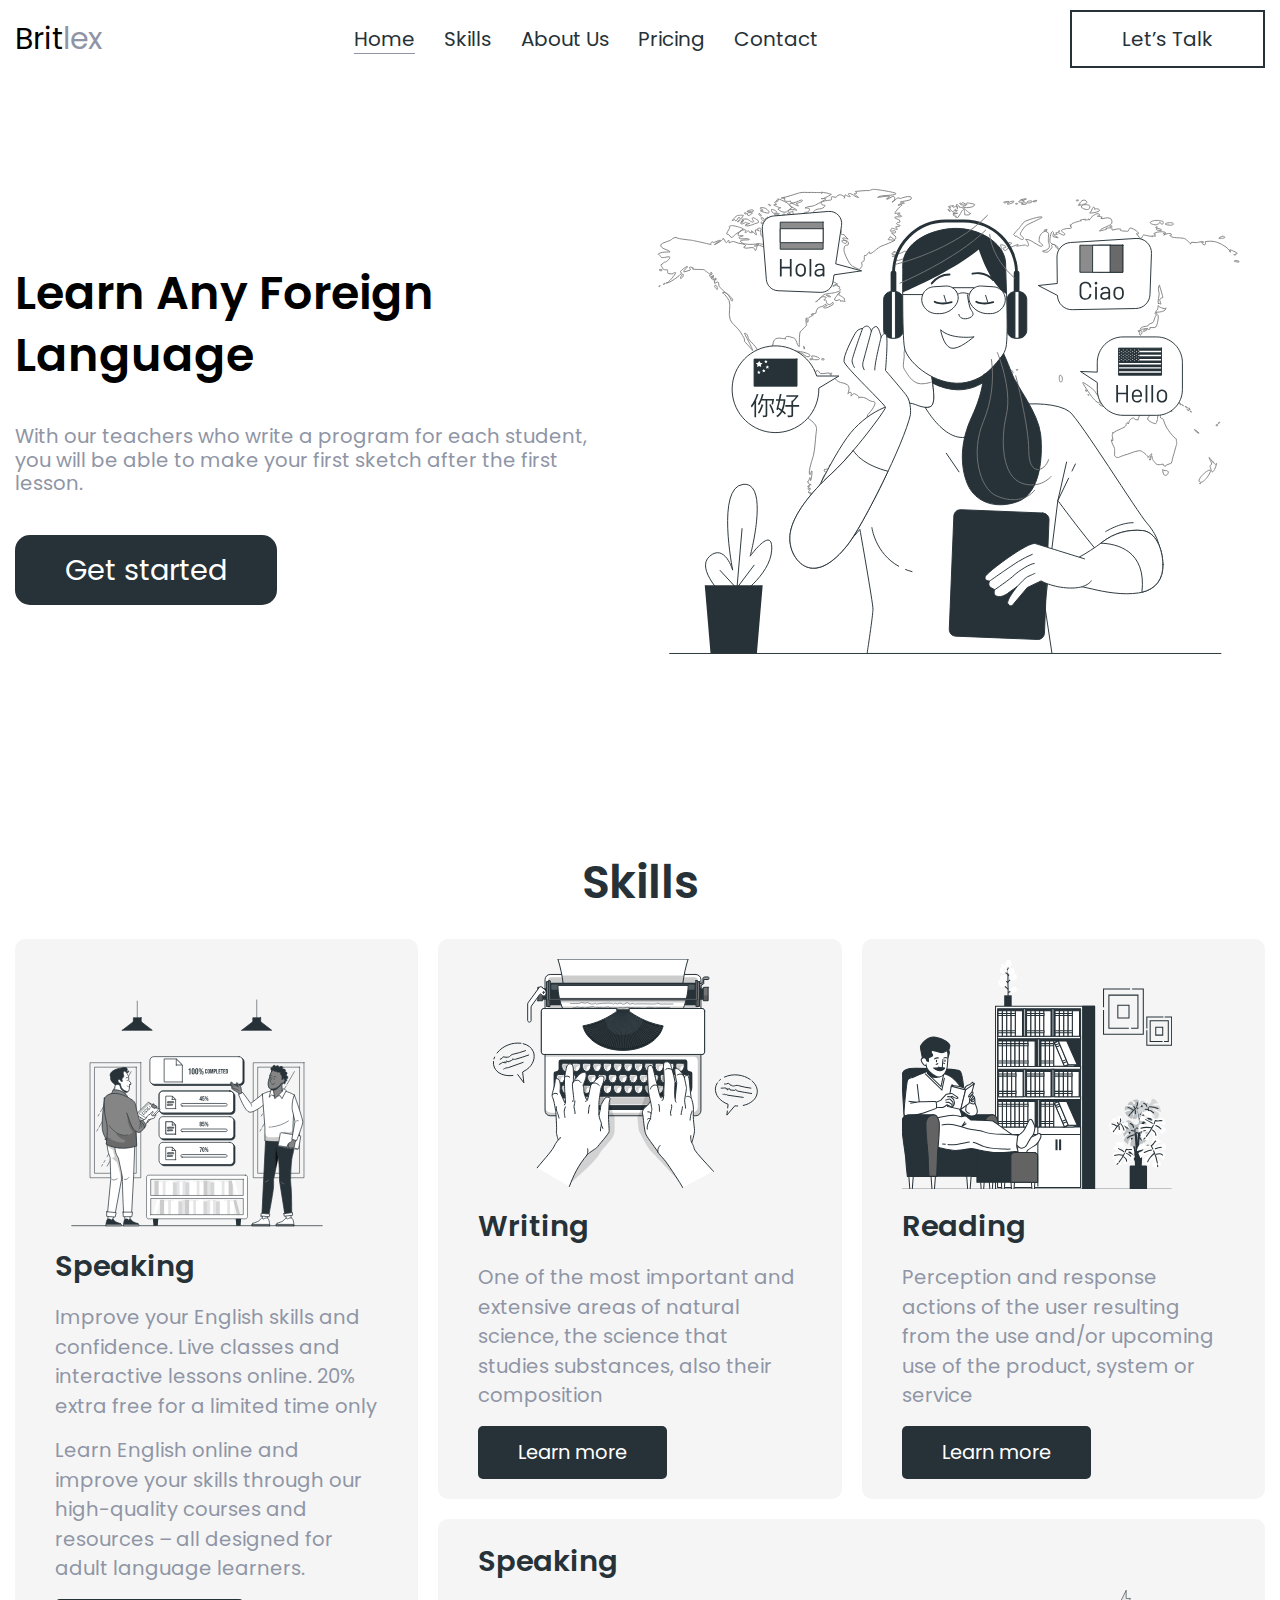
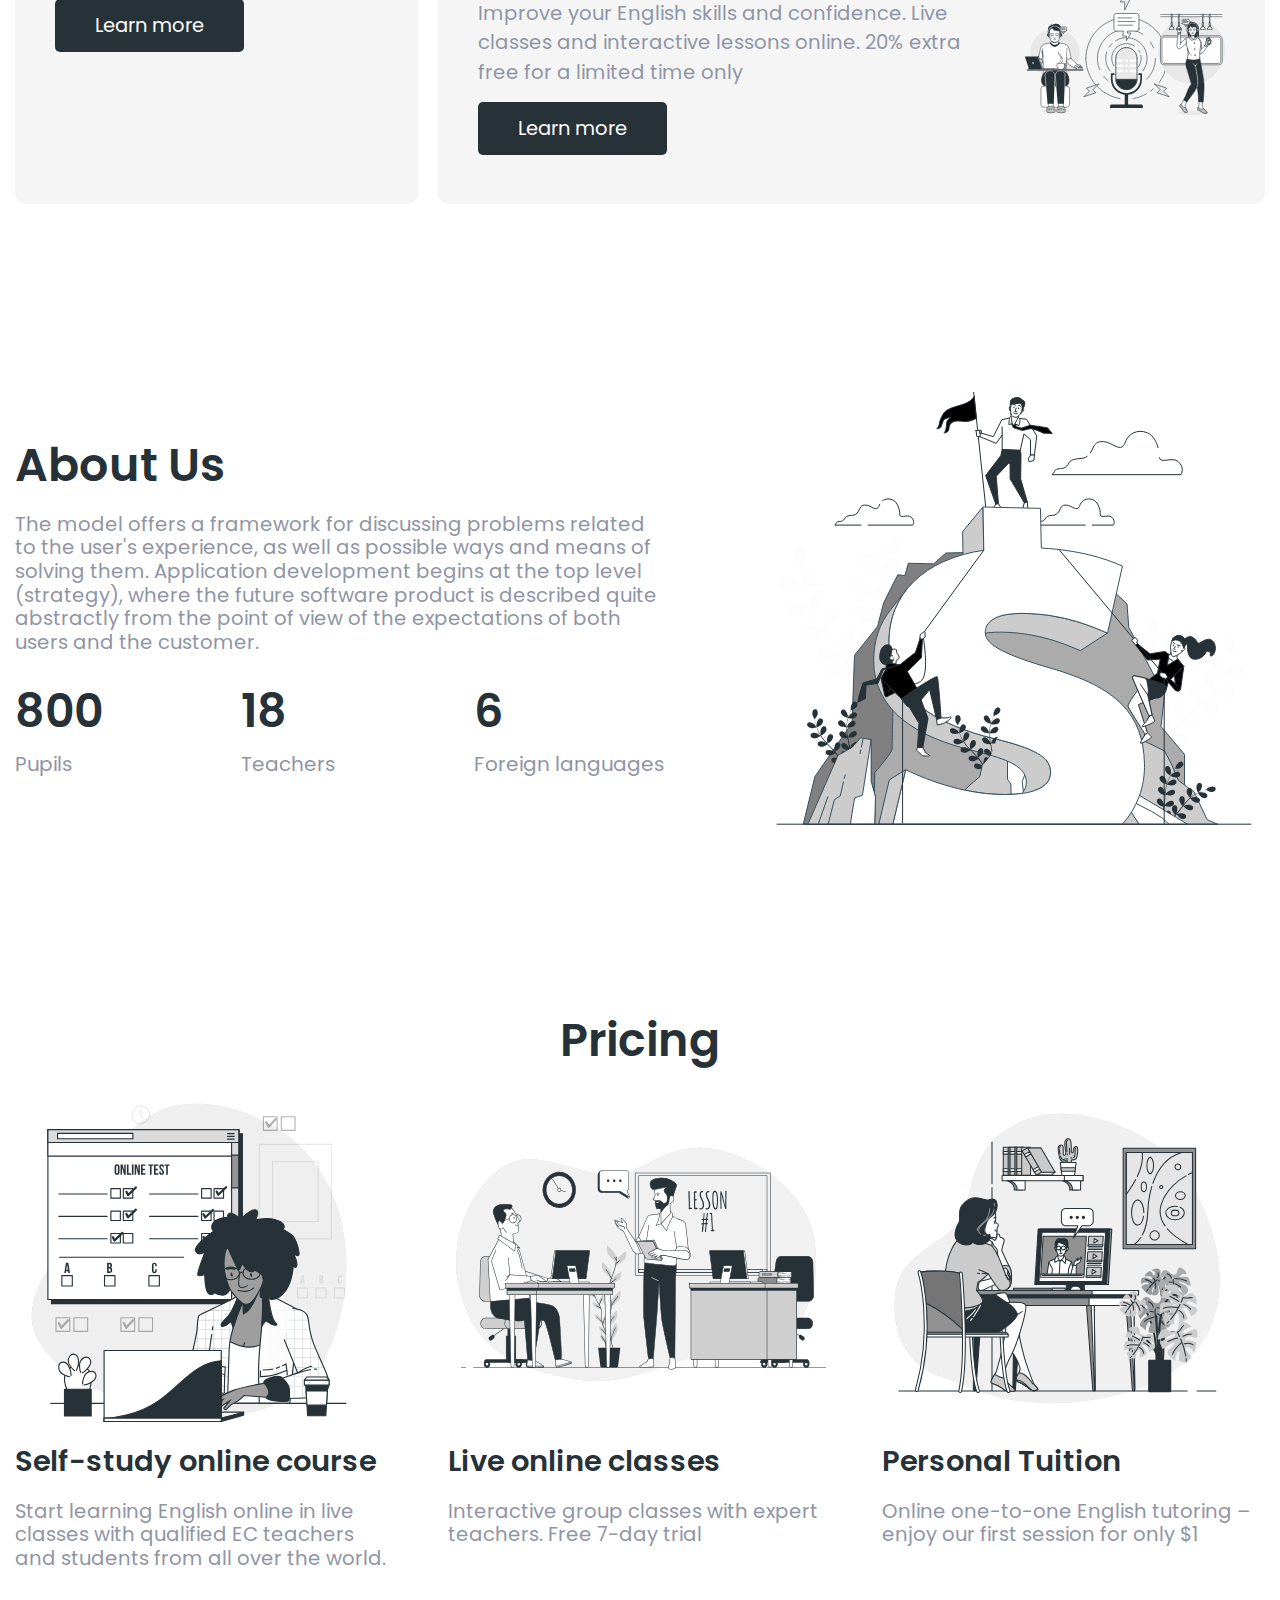
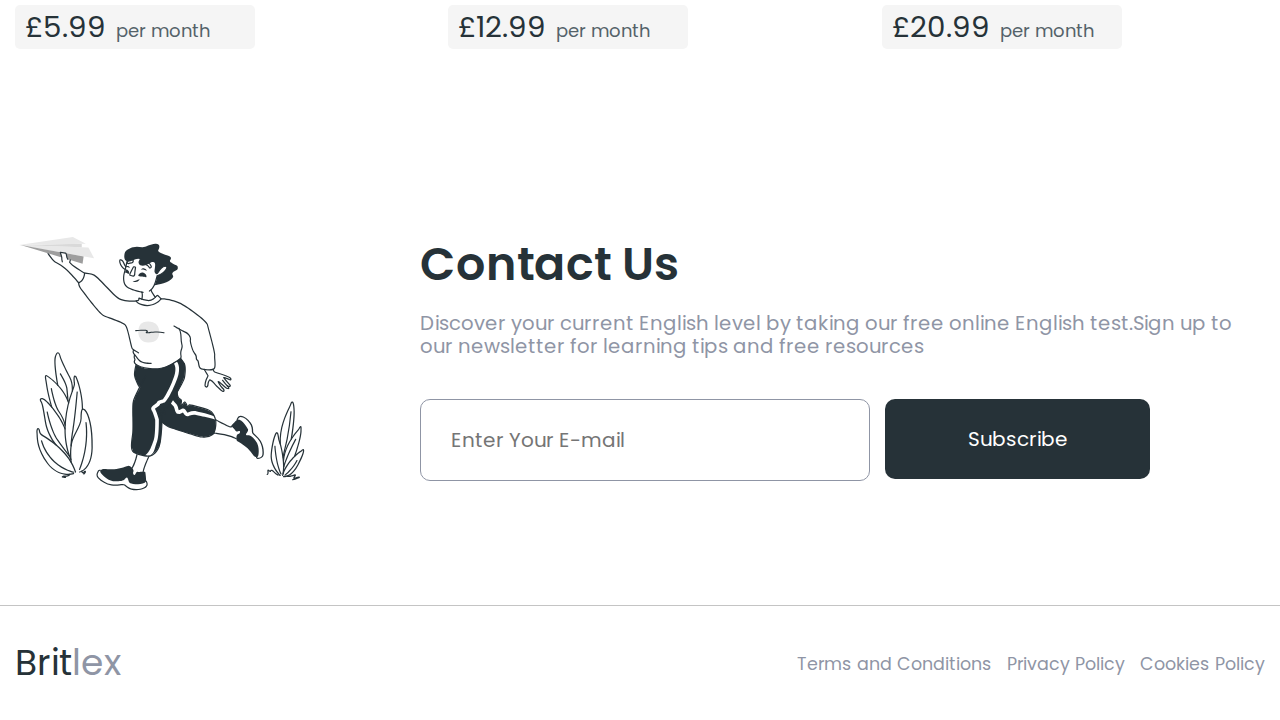
==== commit db9d784d: "fix" ====
--- a/home.html
+++ b/home.html
@@ -1,12 +1,12 @@
 <!DOCTYPE html>
-<html lang="ru">
+<html lang="en">
 
 <head>
 	<title>Главная</title>
 	<meta charset="UTF-8">
 	<meta name="format-detection" content="telephone=no">
 	<!-- <style>body{opacity: 0;}</style> -->
-	<link rel="stylesheet" href="css/style.min.css?_v=20220403203624">
+	<link rel="stylesheet" href="css/style.min.css?_v=20220410120249">
 	<link rel="shortcut icon" href="favicon.ico">
 	<!-- <meta name="robots" content="noindex, nofollow"> -->
 	<meta name="viewport" content="width=device-width, initial-scale=1.0">
@@ -37,7 +37,7 @@
 			</div>
 		</header>
 		<main class="page">
-			<section class="hero" id="hero">
+			<section class="hero" data-watch="navigator" data-watch-threshold="0.7" id="hero">
 				<div class="hero__container">
 					<div class="hero__data">
 						<h1 class="hero__title">Learn Any Foreign Language</h1>
@@ -53,7 +53,7 @@
 					</div>
 				</div>
 			</section>
-			<section class="skills" id="skills">
+			<section class="skills" data-watch="navigator" data-watch-threshold="0.7" id="skills">
 				<div class="skills__container">
 					<h2 class="skills__title _section-title">Skills</h2>
 					<div class="skills__items">
@@ -121,7 +121,7 @@
 					</div>
 				</div>
 			</section>
-			<section class="about" data-watch id="about">
+			<section class="about" data-watch="navigator" data-watch-threshold="0.7" data-watch id="about">
 				<div class="about__container">
 					<div class="about__data">
 						<h2 class="about__title _section-title">About Us</h2>
@@ -133,15 +133,15 @@
 						</p>
 						<div class="about__benefits">
 							<div class="about__benefits-item">
-								<div class="about__benefits-count">800</div>
+								<div class="about__benefits-count counter" data-target="800">800</div>
 								<div class="about__benefits-title">Pupils</div>
 							</div>
 							<div class="about__benefits-item">
-								<div class="about__benefits-count">18</div>
+								<div class="about__benefits-count counter" data-target="18">18</div>
 								<div class="about__benefits-title">Teachers</div>
 							</div>
 							<div class="about__benefits-item">
-								<div class="about__benefits-count">6</div>
+								<div class="about__benefits-count counter" data-target="6">6</div>
 								<div class="about__benefits-title">Foreign languages</div>
 							</div>
 						</div>
@@ -151,7 +151,7 @@
 					</div>
 				</div>
 			</section>
-			<section class="pricing" id="pricing">
+			<section class="pricing" data-watch="navigator" data-watch-threshold="0.7" id="pricing">
 				<div class="pricing__container">
 					<h2 class="pricing__title _section-title">Pricing</h2>
 					<div class="pricing__items">
@@ -198,7 +198,7 @@
 					</div>
 				</div>
 			</section>
-			<section class="contacts" id="contacts">
+			<section class="contacts" data-watch="navigator" data-watch-threshold="0.7" id="contacts">
 				<div class="contacts__container">
 					<div class="contacts__image">
 						<img src="img/contacts.svg" alt="image">
@@ -246,7 +246,7 @@
 		</div>
 	</div>
 </div> -->
-	<script src="js/app.min.js?_v=20220403203624"></script>
+	<script src="js/app.min.js?_v=20220410120249"></script>
 </body>
 
 </html>--- a/css/style.min.css
+++ b/css/style.min.css
@@ -1 +1 @@
-@charset "UTF-8";@import url(https://fonts.googleapis.com/css2?family=Poppins&display=swap);:root{--body-color:#FFF;--white-color:#FFF;--text-color:#8F95A5;--main-color:#263238;--black-color:#000;--gray-color:#F5F5F5}*{padding:0;margin:0;border:0}*,:after,:before{-webkit-box-sizing:border-box;box-sizing:border-box}body,html{height:100%;min-width:320px}body{color:var(--text-color);background-color:var(--body-color);line-height:1.2;font-family:Poppins;font-size:1.25rem;-ms-text-size-adjust:100%;-moz-text-size-adjust:100%;-webkit-text-size-adjust:100%;-webkit-font-smoothing:antialiased;-moz-osx-font-smoothing:grayscale}button,input,textarea{font-family:Poppins;font-size:inherit}button{cursor:pointer;color:inherit;background-color:inherit}a{color:inherit}a:link,a:visited{text-decoration:none}a:hover{text-decoration:none}ul li{list-style:none}img{vertical-align:top;max-width:100%}h1,h2,h3,h4,h5,h6{font-weight:inherit;font-size:inherit}.lock body{overflow:hidden;-ms-touch-action:none;touch-action:none}.wrapper{min-height:100%;display:-webkit-box;display:-ms-flexbox;display:flex;-webkit-box-orient:vertical;-webkit-box-direction:normal;-ms-flex-direction:column;flex-direction:column;overflow:hidden}.wrapper>main{padding-top:5.625rem;-webkit-box-flex:1;-ms-flex:1 1 auto;flex:1 1 auto}.wrapper>*{min-width:0}[class*=__container]{max-width:83.75rem;-webkit-box-sizing:content-box;box-sizing:content-box;margin:0 auto;padding:0 .9375rem}input[type=email],input[type=tel],input[type=text],textarea{-webkit-appearance:none;-moz-appearance:none;appearance:none}.input{border-radius:0;width:100%;display:block;padding:0 20px;border:1px solid #eee}textarea.input{resize:none;padding:0 0}[class*=-ibg]{position:relative}[class*=-ibg] img{position:absolute;width:100%;height:100%;top:0;left:0;-o-object-fit:cover;object-fit:cover}[class*=-ibg_contain] img{-o-object-fit:contain;object-fit:contain}input[type=email],input[type=tel],input[type=text],textarea{-webkit-appearance:none;-moz-appearance:none;appearance:none}.input{border-radius:0;width:100%;display:block;padding:0 20px;border:1px solid #eee}textarea.input{resize:none;padding:0 0}@supports (padding-top:clamp(3.125rem ,2.1726190476rem + 4.7619047619vw ,6.25rem)){section{padding-top:clamp(3.125rem ,2.1726190476rem + 4.7619047619vw ,6.25rem)}}@supports not (padding-top:clamp(3.125rem ,2.1726190476rem + 4.7619047619vw ,6.25rem)){section{padding-top:calc(3.125rem + 3.125 * (100vw - 20rem)/ 65.625)}}@supports (padding-bottom:clamp(3.125rem ,2.1726190476rem + 4.7619047619vw ,6.25rem)){section{padding-bottom:clamp(3.125rem ,2.1726190476rem + 4.7619047619vw ,6.25rem)}}@supports not (padding-bottom:clamp(3.125rem ,2.1726190476rem + 4.7619047619vw ,6.25rem)){section{padding-bottom:calc(3.125rem + 3.125 * (100vw - 20rem)/ 65.625)}}._section-title{font-weight:600;color:var(--main-color)}@supports (font-size:clamp(1.5rem ,1.0428571429rem + 2.2857142857vw ,3rem)){._section-title{font-size:clamp(1.5rem ,1.0428571429rem + 2.2857142857vw ,3rem)}}@supports not (font-size:clamp(1.5rem ,1.0428571429rem + 2.2857142857vw ,3rem)){._section-title{font-size:calc(1.5rem + 1.5 * (100vw - 20rem)/ 65.625)}}@supports (font-size:clamp(1rem ,0.9238095238rem + 0.380952381vw ,1.25rem)){p{font-size:clamp(1rem ,.9238095238rem + .380952381vw ,1.25rem)}}@supports not (font-size:clamp(1rem ,0.9238095238rem + 0.380952381vw ,1.25rem)){p{font-size:calc(1rem + .25 * (100vw - 20rem)/ 65.625)}}.header{position:fixed;left:0;top:0;width:100%;background-color:var(--white-color);-webkit-transition:-webkit-box-shadow .3s ease 0s;transition:-webkit-box-shadow .3s ease 0s;-o-transition:box-shadow .3s ease 0s;transition:box-shadow .3s ease 0s;transition:box-shadow .3s ease 0s,-webkit-box-shadow .3s ease 0s}.header__container{padding-top:.625rem;padding-bottom:.625rem;display:-webkit-box;display:-ms-flexbox;display:flex;-webkit-box-pack:justify;-ms-flex-pack:justify;justify-content:space-between;-webkit-box-align:center;-ms-flex-align:center;align-items:center}@supports (gap:clamp(0.3125rem ,0.1220238095rem + 0.9523809524vw ,0.9375rem)){.header__container{gap:clamp(.3125rem ,.1220238095rem + .9523809524vw ,.9375rem)}}@supports not (gap:clamp(0.3125rem ,0.1220238095rem + 0.9523809524vw ,0.9375rem)){.header__container{gap:calc(.3125rem + .625 * (100vw - 20rem)/ 65.625)}}.header__logo{font-size:1.875rem;z-index:5}.header__logo span{color:var(--black-color)}.header__buttons{z-index:5;display:-webkit-box;display:-ms-flexbox;display:flex;-webkit-box-align:center;-ms-flex-align:center;align-items:center;gap:.9375rem}.header__button{z-index:5;text-align:center;padding:.9375rem 3.125rem;border:2px solid var(--main-color);color:var(--main-color);-webkit-transition:background-color .3s ease 0s;-o-transition:background-color .3s ease 0s;transition:background-color .3s ease 0s}._header-scroll{-webkit-box-shadow:0 0 5px rgba(0,0,0,.5);box-shadow:0 0 5px rgba(0,0,0,.5)}.menu__list{display:-webkit-box;display:-ms-flexbox;display:flex;-webkit-box-align:center;-ms-flex-align:center;align-items:center}@supports (gap:clamp(0.9375rem ,0.6517857143rem + 1.4285714286vw ,1.875rem)){.menu__list{gap:clamp(.9375rem ,.6517857143rem + 1.4285714286vw ,1.875rem)}}@supports not (gap:clamp(0.9375rem ,0.6517857143rem + 1.4285714286vw ,1.875rem)){.menu__list{gap:calc(.9375rem + .9375 * (100vw - 20rem)/ 65.625)}}.menu__item{-webkit-transition:border .3s ease 0s;-o-transition:border .3s ease 0s;transition:border .3s ease 0s;border-bottom:1px solid transparent}.menu__link{color:var(--main-color)}.menu-open .menu__body{left:0}.icon-menu{display:none}.footer__container{padding-top:1.875rem;padding-bottom:1.875rem;display:-webkit-box;display:-ms-flexbox;display:flex;border-top:1px solid #c4c4c4;-webkit-box-pack:justify;-ms-flex-pack:justify;justify-content:space-between;-webkit-box-align:center;-ms-flex-align:center;align-items:center;gap:.9375rem}.footer__logo{font-size:2.25rem;line-height:1.5}.footer__logo span{color:var(--main-color)}.footer__list{display:-webkit-box;display:-ms-flexbox;display:flex;-ms-flex-wrap:wrap;flex-wrap:wrap;gap:.9375rem}.footer__link{border-bottom:1px solid transparent;-webkit-transition:all .3s ease 0s;-o-transition:all .3s ease 0s;transition:all .3s ease 0s}@supports (font-size:clamp(0.75rem ,0.6357142857rem + 0.5714285714vw ,1.125rem)){.footer__link{font-size:clamp(.75rem ,.6357142857rem + .5714285714vw ,1.125rem)}}@supports not (font-size:clamp(0.75rem ,0.6357142857rem + 0.5714285714vw ,1.125rem)){.footer__link{font-size:calc(.75rem + .375 * (100vw - 20rem)/ 65.625)}}.hero__container{display:-webkit-box;display:-ms-flexbox;display:flex;-webkit-box-pack:justify;-ms-flex-pack:justify;justify-content:space-between;-webkit-box-align:center;-ms-flex-align:center;align-items:center;gap:.9375rem}.hero__data{-webkit-box-flex:0;-ms-flex:0 1 630px;flex:0 1 630px}.hero__media img{max-width:100%}.hero__title{font-weight:600;color:var(--black-color)}@supports (font-size:clamp(1.5rem ,1.0428571429rem + 2.2857142857vw ,3rem)){.hero__title{font-size:clamp(1.5rem ,1.0428571429rem + 2.2857142857vw ,3rem)}}@supports not (font-size:clamp(1.5rem ,1.0428571429rem + 2.2857142857vw ,3rem)){.hero__title{font-size:calc(1.5rem + 1.5 * (100vw - 20rem)/ 65.625)}}@supports (line-height:clamp(2.25rem ,1.7166666667rem + 2.6666666667vw ,4rem)){.hero__title{line-height:clamp(2.25rem ,1.7166666667rem + 2.6666666667vw ,4rem)}}@supports not (line-height:clamp(2.25rem ,1.7166666667rem + 2.6666666667vw ,4rem)){.hero__title{line-height:calc(2.25rem + 1.75 * (100vw - 20rem)/ 65.625)}}@supports (margin-bottom:clamp(1.25rem ,0.869047619rem + 1.9047619048vw ,2.5rem)){.hero__title{margin-bottom:clamp(1.25rem ,.869047619rem + 1.9047619048vw ,2.5rem)}}@supports not (margin-bottom:clamp(1.25rem ,0.869047619rem + 1.9047619048vw ,2.5rem)){.hero__title{margin-bottom:calc(1.25rem + 1.25 * (100vw - 20rem)/ 65.625)}}@supports (margin-bottom:clamp(1.875rem ,1.3035714286rem + 2.8571428571vw ,3.75rem)){.hero__text{margin-bottom:clamp(1.875rem ,1.3035714286rem + 2.8571428571vw ,3.75rem)}}@supports not (margin-bottom:clamp(1.875rem ,1.3035714286rem + 2.8571428571vw ,3.75rem)){.hero__text{margin-bottom:calc(1.875rem + 1.875 * (100vw - 20rem)/ 65.625)}}.hero__link{padding:.9375rem 3.125rem;color:#fff;background-color:var(--main-color);border-radius:.9375rem;-webkit-transition:background-color .2s ease 0s;-o-transition:background-color .2s ease 0s;transition:background-color .2s ease 0s}@supports (font-size:clamp(1rem ,0.7333333333rem + 1.3333333333vw ,1.875rem)){.hero__link{font-size:clamp(1rem ,.7333333333rem + 1.3333333333vw ,1.875rem)}}@supports not (font-size:clamp(1rem ,0.7333333333rem + 1.3333333333vw ,1.875rem)){.hero__link{font-size:calc(1rem + .875 * (100vw - 20rem)/ 65.625)}}.skills__title{text-align:center}@supports (margin-bottom:clamp(0.9375rem ,0.6517857143rem + 1.4285714286vw ,1.875rem)){.skills__title{margin-bottom:clamp(.9375rem ,.6517857143rem + 1.4285714286vw ,1.875rem)}}@supports not (margin-bottom:clamp(0.9375rem ,0.6517857143rem + 1.4285714286vw ,1.875rem)){.skills__title{margin-bottom:calc(.9375rem + .9375 * (100vw - 20rem)/ 65.625)}}.skills__items{display:-ms-grid;display:grid;-ms-grid-columns:(1fr)[3];grid-template-columns:repeat(3,1fr);-ms-grid-rows:1fr;grid-template-rows:1fr;gap:1.25rem}.skills__item{background-color:var(--gray-color);border-radius:.625rem;padding:1.25rem 2.5rem}.skills__image{margin-bottom:.9375rem;-webkit-box-flex:0;-ms-flex:0 0 200px;flex:0 0 200px}.skills__image img{height:14.375rem}.skills__item-title{font-weight:600;color:var(--main-color);line-height:1.5333333333;margin-bottom:.9375rem}@supports (font-size:clamp(1.125rem ,0.8964285714rem + 1.1428571429vw ,1.875rem)){.skills__item-title{font-size:clamp(1.125rem ,.8964285714rem + 1.1428571429vw ,1.875rem)}}@supports not (font-size:clamp(1.125rem ,0.8964285714rem + 1.1428571429vw ,1.875rem)){.skills__item-title{font-size:calc(1.125rem + .75 * (100vw - 20rem)/ 65.625)}}.skills__item-text{font-weight:400;line-height:1.5;margin-bottom:.9375rem}.skills__link{display:inline-block;padding:.9375rem 2.5rem;background-color:var(--main-color);border-radius:.3125rem;color:#fff;-webkit-transition:background-color .2s ease 0s;-o-transition:background-color .2s ease 0s;transition:background-color .2s ease 0s}@supports (font-size:clamp(0.875rem ,0.7607142857rem + 0.5714285714vw ,1.25rem)){.skills__link{font-size:clamp(.875rem ,.7607142857rem + .5714285714vw ,1.25rem)}}@supports not (font-size:clamp(0.875rem ,0.7607142857rem + 0.5714285714vw ,1.25rem)){.skills__link{font-size:calc(.875rem + .375 * (100vw - 20rem)/ 65.625)}}.skills__speaking{-ms-grid-row:1;-ms-grid-row-span:2;-ms-grid-column:1;-ms-grid-column-span:1;grid-area:1/1/3/2;padding-top:3.75rem}.skills__writing{-ms-grid-row:1;-ms-grid-row-span:1;-ms-grid-column:2;-ms-grid-column-span:1;grid-area:1/2/2/3}.skills__reading{-ms-grid-row:1;-ms-grid-row-span:1;-ms-grid-column:3;-ms-grid-column-span:1;grid-area:1/3/2/4}.skills__listening{-ms-grid-row:2;-ms-grid-row-span:1;-ms-grid-column:2;-ms-grid-column-span:2;grid-area:2/2/3/4;display:-webkit-box;display:-ms-flexbox;display:flex;gap:1.875rem}.about__container{display:-webkit-box;display:-ms-flexbox;display:flex;-webkit-box-pack:justify;-ms-flex-pack:justify;justify-content:space-between;-webkit-box-align:center;-ms-flex-align:center;align-items:center;gap:1.875rem}.about__data{-webkit-box-flex:0;-ms-flex:0 1 650px;flex:0 1 650px}.about__title{margin-bottom:1.25rem}.about__text{margin-bottom:1.875rem}.about__benefits{display:-webkit-box;display:-ms-flexbox;display:flex;-webkit-box-pack:justify;-ms-flex-pack:justify;justify-content:space-between;-webkit-box-align:center;-ms-flex-align:center;align-items:center}.about__benefits-count{font-weight:600;color:var(--main-color);margin-bottom:.625rem}@supports (font-size:clamp(1.5rem ,1.0428571429rem + 2.2857142857vw ,3rem)){.about__benefits-count{font-size:clamp(1.5rem ,1.0428571429rem + 2.2857142857vw ,3rem)}}@supports not (font-size:clamp(1.5rem ,1.0428571429rem + 2.2857142857vw ,3rem)){.about__benefits-count{font-size:calc(1.5rem + 1.5 * (100vw - 20rem)/ 65.625)}}.about__benefits-title{font-size:1.25rem;line-height:1.5}.pricing__title{margin-bottom:3.75rem;text-align:center}.pricing__items{display:-webkit-box;display:-ms-flexbox;display:flex;-webkit-box-pack:justify;-ms-flex-pack:justify;justify-content:space-between;gap:3.125rem}.pricing__item{-webkit-box-flex:0;-ms-flex:0 1 425px;flex:0 1 425px}.pricing__item-img img{max-width:100%;height:21.875rem}.pricing__item-title{line-height:1.6;font-weight:600;margin-bottom:.9375rem;color:var(--main-color)}@supports (font-size:clamp(1.125rem ,0.8964285714rem + 1.1428571429vw ,1.875rem)){.pricing__item-title{font-size:clamp(1.125rem ,.8964285714rem + 1.1428571429vw ,1.875rem)}}@supports not (font-size:clamp(1.125rem ,0.8964285714rem + 1.1428571429vw ,1.875rem)){.pricing__item-title{font-size:calc(1.125rem + .75 * (100vw - 20rem)/ 65.625)}}.pricing__item-text{min-height:5.625rem;margin-bottom:.9375rem}.pricing__item-price{background-color:var(--gray-color);border-radius:5px;max-width:15rem;padding:0 .625rem}.pricing__item-value{font-size:1.125rem;line-height:1.5;color:#546269}.pricing__item-value span{margin-right:.625rem;line-height:1.5;color:var(--main-color)}@supports (font-size:clamp(1.375rem ,1.2226190476rem + 0.7619047619vw ,1.875rem)){.pricing__item-value span{font-size:clamp(1.375rem ,1.2226190476rem + .7619047619vw ,1.875rem)}}@supports not (font-size:clamp(1.375rem ,1.2226190476rem + 0.7619047619vw ,1.875rem)){.pricing__item-value span{font-size:calc(1.375rem + .5 * (100vw - 20rem)/ 65.625)}}.contacts__container{display:-webkit-box;display:-ms-flexbox;display:flex;-webkit-box-pack:justify;-ms-flex-pack:justify;justify-content:space-between;gap:6.25rem}.contacts__title{margin-bottom:2.5rem}.contacts__text{margin-bottom:2.5rem}.contacts__form{display:-webkit-box;display:-ms-flexbox;display:flex;gap:.625rem}.contacts__input{border:1px solid #8f95a5;border-radius:10px;-webkit-box-flex:0;-ms-flex:0 1 450px;flex:0 1 450px;padding:1.5625rem 1.875rem}.contacts__button{background-color:var(--main-color);-webkit-box-flex:0;-ms-flex:0 1 265px;flex:0 1 265px;height:5rem;border-radius:10px;color:#fff;-webkit-transition:background-color .2s ease 0s;-o-transition:background-color .2s ease 0s;transition:background-color .2s ease 0s}@media (max-width:75em){.skills__items{-ms-grid-columns:1fr 1fr;grid-template-columns:1fr 1fr}.skills__items .skills__item{grid-area:auto;display:-webkit-box;display:-ms-flexbox;display:flex;-webkit-box-orient:vertical;-webkit-box-direction:normal;-ms-flex-direction:column;flex-direction:column;gap:1.875rem}.skills__speaking{padding-top:.9375rem}.skills__listening .skills__image{-webkit-box-ordinal-group:0;-ms-flex-order:-1;order:-1}.skills__listening{-webkit-box-orient:vertical;-webkit-box-direction:normal;-ms-flex-direction:column;flex-direction:column}}@media (max-width:61.99875em){.pricing__items{-webkit-box-orient:vertical;-webkit-box-direction:normal;-ms-flex-direction:column;flex-direction:column;-webkit-box-align:center;-ms-flex-align:center;align-items:center;text-align:center}.pricing__item-text{min-height:auto}.pricing__item-price{margin:0 auto}.contacts__container{-webkit-box-orient:vertical;-webkit-box-direction:normal;-ms-flex-direction:column;flex-direction:column;-webkit-box-align:center;-ms-flex-align:center;align-items:center}.contacts__data{-webkit-box-ordinal-group:0;-ms-flex-order:-1;order:-1}}@media (max-width:47.99875em){.header__container::before{content:"";position:fixed;width:100%;height:90px;top:0;left:0;-webkit-transition:left .3s ease 0s;-o-transition:left .3s ease 0s;transition:left .3s ease 0s;background-color:var(--white-color);z-index:2}.header__button{padding:.625rem 1.25rem}.menu__body{position:fixed;width:100%;height:100%;overflow:auto;left:-100%;top:0;background-color:var(--white-color);-webkit-transition:left .3s ease 0s;-o-transition:left .3s ease 0s;transition:left .3s ease 0s;padding:7.5rem .9375rem 1.875rem .9375rem}.menu__list{-webkit-box-orient:vertical;-webkit-box-direction:normal;-ms-flex-direction:column;flex-direction:column}.menu__item:not(:last-child){margin-bottom:1.875rem}.menu__link{border-bottom:1px solid var(--text-color);font-size:1.625rem}.icon-menu{display:block;position:relative;width:1.875rem;height:1.125rem;cursor:pointer;z-index:5}.icon-menu span,.icon-menu::after,.icon-menu::before{content:"";-webkit-transition:all .3s ease 0s;-o-transition:all .3s ease 0s;transition:all .3s ease 0s;right:0;position:absolute;width:100%;height:.125rem;background-color:#000}.icon-menu::before{top:0}.icon-menu::after{bottom:0}.icon-menu span{top:calc(50% - .0625rem)}.menu-open .icon-menu span{width:0}.menu-open .icon-menu::before{top:calc(50% - .0625rem);-webkit-transform:rotate(-45deg);-ms-transform:rotate(-45deg);transform:rotate(-45deg)}.menu-open .icon-menu::after{bottom:calc(50% - .0625rem);-webkit-transform:rotate(45deg);-ms-transform:rotate(45deg);transform:rotate(45deg)}.hero__container{-webkit-box-orient:vertical;-webkit-box-direction:normal;-ms-flex-direction:column;flex-direction:column}.hero__data{-webkit-box-flex:0;-ms-flex:0 0 auto;flex:0 0 auto;text-align:center}.hero__media{-webkit-box-ordinal-group:0;-ms-flex-order:-1;order:-1;margin-bottom:.9375rem}.skills__items{-ms-grid-columns:1fr;grid-template-columns:1fr;gap:.9375rem}.skills__item{-webkit-box-align:center;-ms-flex-align:center;align-items:center;padding:.9375rem 1.875rem}.skills__image{margin-bottom:0}.about__container{-webkit-box-orient:vertical;-webkit-box-direction:normal;-ms-flex-direction:column;flex-direction:column}.about__data{-webkit-box-flex:1;-ms-flex:1 1 auto;flex:1 1 auto}.pricing__item-img img{height:auto}}@media (max-width:29.99875em){.footer__list{-webkit-box-orient:vertical;-webkit-box-direction:normal;-ms-flex-direction:column;flex-direction:column}.about__benefits{-webkit-box-orient:vertical;-webkit-box-direction:normal;-ms-flex-direction:column;flex-direction:column;-webkit-box-align:center;-ms-flex-align:center;align-items:center;text-align:center;gap:1.875rem;margin-bottom:1.875rem}.contacts__form{-webkit-box-orient:vertical;-webkit-box-direction:normal;-ms-flex-direction:column;flex-direction:column}.contacts__input{-webkit-box-flex:1;-ms-flex:1 1 auto;flex:1 1 auto}.contacts__button{-webkit-box-flex:1;-ms-flex:1 1 auto;flex:1 1 auto}}@media (any-hover:hover){.header__button:hover{background-color:var(--main-color);color:#fff}.menu__item:hover{border-bottom:1px solid var(--main-color)}.footer__link:hover{color:var(--main-color);border-bottom:1px solid var(--main-color)}.hero__link:hover{background-color:rgba(38,50,56,.9)}.skills__link:hover{background-color:rgba(38,50,56,.9)}.contacts__button:hover{background-color:rgba(38,50,56,.9)}}+@charset "UTF-8";@import url(https://fonts.googleapis.com/css2?family=Poppins&display=swap);:root{--body-color:#FFF;--white-color:#FFF;--text-color:#8F95A5;--main-color:#263238;--black-color:#000;--gray-color:#F5F5F5}*{padding:0;margin:0;border:0}*,:after,:before{-webkit-box-sizing:border-box;box-sizing:border-box}body,html{height:100%;min-width:320px}body{color:var(--text-color);background-color:var(--body-color);line-height:1.2;font-family:Poppins;font-size:1.25rem;-ms-text-size-adjust:100%;-moz-text-size-adjust:100%;-webkit-text-size-adjust:100%;-webkit-font-smoothing:antialiased;-moz-osx-font-smoothing:grayscale}button,input,textarea{font-family:Poppins;font-size:inherit}button{cursor:pointer;color:inherit;background-color:inherit}a{color:inherit}a:link,a:visited{text-decoration:none}a:hover{text-decoration:none}ul li{list-style:none}img{vertical-align:top;max-width:100%}h1,h2,h3,h4,h5,h6{font-weight:inherit;font-size:inherit}.lock body{overflow:hidden;-ms-touch-action:none;touch-action:none}.wrapper{min-height:100%;display:-webkit-box;display:-ms-flexbox;display:flex;-webkit-box-orient:vertical;-webkit-box-direction:normal;-ms-flex-direction:column;flex-direction:column;overflow:hidden}.wrapper>main{padding-top:5.625rem;-webkit-box-flex:1;-ms-flex:1 1 auto;flex:1 1 auto}.wrapper>*{min-width:0}[class*=__container]{max-width:83.75rem;-webkit-box-sizing:content-box;box-sizing:content-box;margin:0 auto;padding:0 .9375rem}input[type=email],input[type=tel],input[type=text],textarea{-webkit-appearance:none;-moz-appearance:none;appearance:none}.input{border-radius:0;width:100%;display:block;padding:0 20px;border:1px solid #eee}textarea.input{resize:none;padding:0 0}[class*=-ibg]{position:relative}[class*=-ibg] img{position:absolute;width:100%;height:100%;top:0;left:0;-o-object-fit:cover;object-fit:cover}[class*=-ibg_contain] img{-o-object-fit:contain;object-fit:contain}input[type=email],input[type=tel],input[type=text],textarea{-webkit-appearance:none;-moz-appearance:none;appearance:none}.input{border-radius:0;width:100%;display:block;padding:0 20px;border:1px solid #eee}textarea.input{resize:none;padding:0 0}@supports (padding-top:clamp(1.875rem ,0.5416666667rem + 6.6666666667vw ,6.25rem)){section{padding-top:clamp(1.875rem ,.5416666667rem + 6.6666666667vw ,6.25rem)}}@supports not (padding-top:clamp(1.875rem ,0.5416666667rem + 6.6666666667vw ,6.25rem)){section{padding-top:calc(1.875rem + 4.375 * (100vw - 20rem)/ 65.625)}}@supports (padding-bottom:clamp(1.875rem ,0.5416666667rem + 6.6666666667vw ,6.25rem)){section{padding-bottom:clamp(1.875rem ,.5416666667rem + 6.6666666667vw ,6.25rem)}}@supports not (padding-bottom:clamp(1.875rem ,0.5416666667rem + 6.6666666667vw ,6.25rem)){section{padding-bottom:calc(1.875rem + 4.375 * (100vw - 20rem)/ 65.625)}}._section-title{font-weight:600;color:var(--main-color)}@supports (font-size:clamp(1.5rem ,1.0428571429rem + 2.2857142857vw ,3rem)){._section-title{font-size:clamp(1.5rem ,1.0428571429rem + 2.2857142857vw ,3rem)}}@supports not (font-size:clamp(1.5rem ,1.0428571429rem + 2.2857142857vw ,3rem)){._section-title{font-size:calc(1.5rem + 1.5 * (100vw - 20rem)/ 65.625)}}@supports (font-size:clamp(1rem ,0.9238095238rem + 0.380952381vw ,1.25rem)){p{font-size:clamp(1rem ,.9238095238rem + .380952381vw ,1.25rem)}}@supports not (font-size:clamp(1rem ,0.9238095238rem + 0.380952381vw ,1.25rem)){p{font-size:calc(1rem + .25 * (100vw - 20rem)/ 65.625)}}.header{position:fixed;left:0;top:0;width:100%;background-color:var(--white-color);-webkit-transition:-webkit-box-shadow .3s ease 0s;transition:-webkit-box-shadow .3s ease 0s;-o-transition:box-shadow .3s ease 0s;transition:box-shadow .3s ease 0s;transition:box-shadow .3s ease 0s,-webkit-box-shadow .3s ease 0s}.header__container{padding-top:.625rem;padding-bottom:.625rem;display:-webkit-box;display:-ms-flexbox;display:flex;-webkit-box-pack:justify;-ms-flex-pack:justify;justify-content:space-between;-webkit-box-align:center;-ms-flex-align:center;align-items:center}@supports (gap:clamp(0.3125rem ,0.1220238095rem + 0.9523809524vw ,0.9375rem)){.header__container{gap:clamp(.3125rem ,.1220238095rem + .9523809524vw ,.9375rem)}}@supports not (gap:clamp(0.3125rem ,0.1220238095rem + 0.9523809524vw ,0.9375rem)){.header__container{gap:calc(.3125rem + .625 * (100vw - 20rem)/ 65.625)}}.header__logo{font-size:1.875rem;z-index:5}.header__logo span{color:var(--black-color)}.header__buttons{z-index:5;display:-webkit-box;display:-ms-flexbox;display:flex;-webkit-box-align:center;-ms-flex-align:center;align-items:center;gap:.9375rem}.header__button{z-index:5;text-align:center;padding:.9375rem 3.125rem;border:2px solid var(--main-color);color:var(--main-color);-webkit-transition:background-color .3s ease 0s;-o-transition:background-color .3s ease 0s;transition:background-color .3s ease 0s}._header-scroll{-webkit-box-shadow:0 0 5px rgba(0,0,0,.6);box-shadow:0 0 5px rgba(0,0,0,.6)}.menu__list{display:-webkit-box;display:-ms-flexbox;display:flex;-webkit-box-align:center;-ms-flex-align:center;align-items:center}@supports (gap:clamp(0.9375rem ,0.6517857143rem + 1.4285714286vw ,1.875rem)){.menu__list{gap:clamp(.9375rem ,.6517857143rem + 1.4285714286vw ,1.875rem)}}@supports not (gap:clamp(0.9375rem ,0.6517857143rem + 1.4285714286vw ,1.875rem)){.menu__list{gap:calc(.9375rem + .9375 * (100vw - 20rem)/ 65.625)}}.menu__link{color:var(--main-color);-webkit-transition:border .3s ease 0s;-o-transition:border .3s ease 0s;transition:border .3s ease 0s;border-bottom:1px solid transparent}.menu__link._navigator-active{border-bottom:1px solid var(--text-color)}.menu-open .menu__body{left:0}.icon-menu{display:none}.footer__container{padding-top:1.875rem;padding-bottom:1.875rem;display:-webkit-box;display:-ms-flexbox;display:flex;border-top:1px solid #c4c4c4;-webkit-box-pack:justify;-ms-flex-pack:justify;justify-content:space-between;-webkit-box-align:center;-ms-flex-align:center;align-items:center;gap:.9375rem}.footer__logo{font-size:2.25rem;line-height:1.5}.footer__logo span{color:var(--main-color)}.footer__list{display:-webkit-box;display:-ms-flexbox;display:flex;-ms-flex-wrap:wrap;flex-wrap:wrap;gap:.9375rem}.footer__link{border-bottom:1px solid transparent;-webkit-transition:all .3s ease 0s;-o-transition:all .3s ease 0s;transition:all .3s ease 0s}@supports (font-size:clamp(0.75rem ,0.6357142857rem + 0.5714285714vw ,1.125rem)){.footer__link{font-size:clamp(.75rem ,.6357142857rem + .5714285714vw ,1.125rem)}}@supports not (font-size:clamp(0.75rem ,0.6357142857rem + 0.5714285714vw ,1.125rem)){.footer__link{font-size:calc(.75rem + .375 * (100vw - 20rem)/ 65.625)}}.hero__container{display:-webkit-box;display:-ms-flexbox;display:flex;-webkit-box-pack:justify;-ms-flex-pack:justify;justify-content:space-between;-webkit-box-align:center;-ms-flex-align:center;align-items:center;gap:.9375rem}.hero__data{-webkit-box-flex:0;-ms-flex:0 1 630px;flex:0 1 630px}.hero__media img{max-width:100%}.hero__title{font-weight:600;color:var(--black-color)}@supports (font-size:clamp(1.5rem ,1.0428571429rem + 2.2857142857vw ,3rem)){.hero__title{font-size:clamp(1.5rem ,1.0428571429rem + 2.2857142857vw ,3rem)}}@supports not (font-size:clamp(1.5rem ,1.0428571429rem + 2.2857142857vw ,3rem)){.hero__title{font-size:calc(1.5rem + 1.5 * (100vw - 20rem)/ 65.625)}}@supports (line-height:clamp(2.25rem ,1.7166666667rem + 2.6666666667vw ,4rem)){.hero__title{line-height:clamp(2.25rem ,1.7166666667rem + 2.6666666667vw ,4rem)}}@supports not (line-height:clamp(2.25rem ,1.7166666667rem + 2.6666666667vw ,4rem)){.hero__title{line-height:calc(2.25rem + 1.75 * (100vw - 20rem)/ 65.625)}}@supports (margin-bottom:clamp(1.25rem ,0.869047619rem + 1.9047619048vw ,2.5rem)){.hero__title{margin-bottom:clamp(1.25rem ,.869047619rem + 1.9047619048vw ,2.5rem)}}@supports not (margin-bottom:clamp(1.25rem ,0.869047619rem + 1.9047619048vw ,2.5rem)){.hero__title{margin-bottom:calc(1.25rem + 1.25 * (100vw - 20rem)/ 65.625)}}@supports (margin-bottom:clamp(1.875rem ,1.3035714286rem + 2.8571428571vw ,3.75rem)){.hero__text{margin-bottom:clamp(1.875rem ,1.3035714286rem + 2.8571428571vw ,3.75rem)}}@supports not (margin-bottom:clamp(1.875rem ,1.3035714286rem + 2.8571428571vw ,3.75rem)){.hero__text{margin-bottom:calc(1.875rem + 1.875 * (100vw - 20rem)/ 65.625)}}.hero__link{padding:.9375rem 3.125rem;color:#fff;background-color:var(--main-color);border-radius:.9375rem;-webkit-transition:background-color .2s ease 0s;-o-transition:background-color .2s ease 0s;transition:background-color .2s ease 0s}@supports (font-size:clamp(1rem ,0.7333333333rem + 1.3333333333vw ,1.875rem)){.hero__link{font-size:clamp(1rem ,.7333333333rem + 1.3333333333vw ,1.875rem)}}@supports not (font-size:clamp(1rem ,0.7333333333rem + 1.3333333333vw ,1.875rem)){.hero__link{font-size:calc(1rem + .875 * (100vw - 20rem)/ 65.625)}}.skills__title{text-align:center}@supports (margin-bottom:clamp(0.9375rem ,0.6517857143rem + 1.4285714286vw ,1.875rem)){.skills__title{margin-bottom:clamp(.9375rem ,.6517857143rem + 1.4285714286vw ,1.875rem)}}@supports not (margin-bottom:clamp(0.9375rem ,0.6517857143rem + 1.4285714286vw ,1.875rem)){.skills__title{margin-bottom:calc(.9375rem + .9375 * (100vw - 20rem)/ 65.625)}}.skills__items{display:-ms-grid;display:grid;-ms-grid-columns:(1fr)[3];grid-template-columns:repeat(3,1fr);-ms-grid-rows:1fr;grid-template-rows:1fr;gap:1.25rem}.skills__item{background-color:var(--gray-color);border-radius:.625rem;padding:1.25rem 2.5rem}.skills__image{margin-bottom:.9375rem;-webkit-box-flex:0;-ms-flex:0 0 200px;flex:0 0 200px}.skills__image img{height:14.375rem}.skills__item-title{font-weight:600;color:var(--main-color);line-height:1.5333333333;margin-bottom:.9375rem}@supports (font-size:clamp(1.125rem ,0.8964285714rem + 1.1428571429vw ,1.875rem)){.skills__item-title{font-size:clamp(1.125rem ,.8964285714rem + 1.1428571429vw ,1.875rem)}}@supports not (font-size:clamp(1.125rem ,0.8964285714rem + 1.1428571429vw ,1.875rem)){.skills__item-title{font-size:calc(1.125rem + .75 * (100vw - 20rem)/ 65.625)}}.skills__item-text{font-weight:400;line-height:1.5;margin-bottom:.9375rem}.skills__link{display:inline-block;padding:.9375rem 2.5rem;background-color:var(--main-color);border-radius:.3125rem;color:#fff;-webkit-transition:background-color .2s ease 0s;-o-transition:background-color .2s ease 0s;transition:background-color .2s ease 0s}@supports (font-size:clamp(0.875rem ,0.7607142857rem + 0.5714285714vw ,1.25rem)){.skills__link{font-size:clamp(.875rem ,.7607142857rem + .5714285714vw ,1.25rem)}}@supports not (font-size:clamp(0.875rem ,0.7607142857rem + 0.5714285714vw ,1.25rem)){.skills__link{font-size:calc(.875rem + .375 * (100vw - 20rem)/ 65.625)}}.skills__speaking{-ms-grid-row:1;-ms-grid-row-span:2;-ms-grid-column:1;-ms-grid-column-span:1;grid-area:1/1/3/2;padding-top:3.75rem}.skills__writing{-ms-grid-row:1;-ms-grid-row-span:1;-ms-grid-column:2;-ms-grid-column-span:1;grid-area:1/2/2/3}.skills__reading{-ms-grid-row:1;-ms-grid-row-span:1;-ms-grid-column:3;-ms-grid-column-span:1;grid-area:1/3/2/4}.skills__listening{-ms-grid-row:2;-ms-grid-row-span:1;-ms-grid-column:2;-ms-grid-column-span:2;grid-area:2/2/3/4;display:-webkit-box;display:-ms-flexbox;display:flex;gap:1.875rem}.about__container{display:-webkit-box;display:-ms-flexbox;display:flex;-webkit-box-pack:justify;-ms-flex-pack:justify;justify-content:space-between;-webkit-box-align:center;-ms-flex-align:center;align-items:center;gap:1.875rem}.about__data{-webkit-box-flex:0;-ms-flex:0 1 650px;flex:0 1 650px}.about__title{margin-bottom:1.25rem}.about__text{margin-bottom:1.875rem}.about__benefits{display:-webkit-box;display:-ms-flexbox;display:flex;-webkit-box-pack:justify;-ms-flex-pack:justify;justify-content:space-between;-webkit-box-align:center;-ms-flex-align:center;align-items:center}.about__benefits-count{font-weight:600;color:var(--main-color);margin-bottom:.625rem}@supports (font-size:clamp(1.5rem ,1.0428571429rem + 2.2857142857vw ,3rem)){.about__benefits-count{font-size:clamp(1.5rem ,1.0428571429rem + 2.2857142857vw ,3rem)}}@supports not (font-size:clamp(1.5rem ,1.0428571429rem + 2.2857142857vw ,3rem)){.about__benefits-count{font-size:calc(1.5rem + 1.5 * (100vw - 20rem)/ 65.625)}}.about__benefits-title{font-size:1.25rem;line-height:1.5}.pricing__title{margin-bottom:1.25rem;text-align:center}.pricing__items{display:-webkit-box;display:-ms-flexbox;display:flex;-webkit-box-pack:justify;-ms-flex-pack:justify;justify-content:space-between;gap:3.125rem}.pricing__item{-webkit-box-flex:0;-ms-flex:0 1 425px;flex:0 1 425px}.pricing__item-img img{max-width:100%;height:21.875rem}.pricing__item-title{line-height:1.6;font-weight:600;margin-bottom:.9375rem;color:var(--main-color)}@supports (font-size:clamp(1.125rem ,0.8964285714rem + 1.1428571429vw ,1.875rem)){.pricing__item-title{font-size:clamp(1.125rem ,.8964285714rem + 1.1428571429vw ,1.875rem)}}@supports not (font-size:clamp(1.125rem ,0.8964285714rem + 1.1428571429vw ,1.875rem)){.pricing__item-title{font-size:calc(1.125rem + .75 * (100vw - 20rem)/ 65.625)}}.pricing__item-text{min-height:5.625rem;margin-bottom:.9375rem}.pricing__item-price{background-color:var(--gray-color);border-radius:5px;max-width:15rem;padding:0 .625rem}.pricing__item-value{font-size:1.125rem;line-height:1.5;color:#546269}.pricing__item-value span{margin-right:.625rem;line-height:1.5;color:var(--main-color)}@supports (font-size:clamp(1.375rem ,1.2226190476rem + 0.7619047619vw ,1.875rem)){.pricing__item-value span{font-size:clamp(1.375rem ,1.2226190476rem + .7619047619vw ,1.875rem)}}@supports not (font-size:clamp(1.375rem ,1.2226190476rem + 0.7619047619vw ,1.875rem)){.pricing__item-value span{font-size:calc(1.375rem + .5 * (100vw - 20rem)/ 65.625)}}.contacts__container{display:-webkit-box;display:-ms-flexbox;display:flex;-webkit-box-pack:justify;-ms-flex-pack:justify;justify-content:space-between;gap:6.25rem}.contacts__title{margin-bottom:1.25rem}.contacts__text{margin-bottom:2.5rem}.contacts__form{display:-webkit-box;display:-ms-flexbox;display:flex;gap:.9375rem}.contacts__input{border:1px solid #8f95a5;border-radius:10px;-webkit-box-flex:0;-ms-flex:0 1 450px;flex:0 1 450px;padding:1.5625rem 1.875rem}.contacts__button{background-color:var(--main-color);-webkit-box-flex:0;-ms-flex:0 1 265px;flex:0 1 265px;height:5rem;border-radius:10px;color:#fff;-webkit-transition:background-color .2s ease 0s;-o-transition:background-color .2s ease 0s;transition:background-color .2s ease 0s}@media (max-width:75em){.skills__items{-ms-grid-columns:1fr 1fr;grid-template-columns:1fr 1fr}.skills__items .skills__item{grid-area:auto;display:-webkit-box;display:-ms-flexbox;display:flex;-webkit-box-orient:vertical;-webkit-box-direction:normal;-ms-flex-direction:column;flex-direction:column;gap:1.875rem}.skills__speaking{padding-top:.9375rem}.skills__listening .skills__image{-webkit-box-ordinal-group:0;-ms-flex-order:-1;order:-1}.skills__listening{-webkit-box-orient:vertical;-webkit-box-direction:normal;-ms-flex-direction:column;flex-direction:column}}@media (max-width:61.99875em){.pricing__items{-webkit-box-orient:vertical;-webkit-box-direction:normal;-ms-flex-direction:column;flex-direction:column;-webkit-box-align:center;-ms-flex-align:center;align-items:center;text-align:center}.pricing__item-text{min-height:auto}.pricing__item-price{margin:0 auto}.contacts__container{-webkit-box-orient:vertical;-webkit-box-direction:normal;-ms-flex-direction:column;flex-direction:column;-webkit-box-align:center;-ms-flex-align:center;align-items:center}.contacts__data{-webkit-box-ordinal-group:0;-ms-flex-order:-1;order:-1}}@media (max-width:47.99875em){.header__container::before{content:"";position:fixed;width:100%;height:65px;top:0;left:0;-webkit-transition:left .3s ease 0s;-o-transition:left .3s ease 0s;transition:left .3s ease 0s;background-color:var(--white-color);z-index:2}.header__button{padding:.625rem 1.25rem}.menu__body{position:fixed;width:100%;height:100%;overflow:auto;left:-100%;top:0;background-color:var(--white-color);-webkit-transition:left .3s ease 0s;-o-transition:left .3s ease 0s;transition:left .3s ease 0s;padding:7.5rem .9375rem 1.875rem .9375rem}.menu__list{-webkit-box-orient:vertical;-webkit-box-direction:normal;-ms-flex-direction:column;flex-direction:column}.menu__item:not(:last-child){margin-bottom:1.875rem}.menu__link{border-bottom:1px solid var(--text-color);font-size:1.625rem}.icon-menu{display:block;position:relative;width:1.875rem;height:1.125rem;cursor:pointer;z-index:5}.icon-menu span,.icon-menu::after,.icon-menu::before{content:"";-webkit-transition:all .3s ease 0s;-o-transition:all .3s ease 0s;transition:all .3s ease 0s;right:0;position:absolute;width:100%;height:.125rem;background-color:#000}.icon-menu::before{top:0}.icon-menu::after{bottom:0}.icon-menu span{top:calc(50% - .0625rem)}.menu-open .icon-menu span{width:0}.menu-open .icon-menu::before{top:calc(50% - .0625rem);-webkit-transform:rotate(-45deg);-ms-transform:rotate(-45deg);transform:rotate(-45deg)}.menu-open .icon-menu::after{bottom:calc(50% - .0625rem);-webkit-transform:rotate(45deg);-ms-transform:rotate(45deg);transform:rotate(45deg)}.hero__container{-webkit-box-orient:vertical;-webkit-box-direction:normal;-ms-flex-direction:column;flex-direction:column}.hero__data{-webkit-box-flex:0;-ms-flex:0 0 auto;flex:0 0 auto;text-align:center}.hero__media{-webkit-box-ordinal-group:0;-ms-flex-order:-1;order:-1;margin-bottom:.9375rem}.skills__items{-ms-grid-columns:1fr;grid-template-columns:1fr;gap:.9375rem}.skills__item{-webkit-box-align:center;-ms-flex-align:center;align-items:center;padding:.9375rem 1.875rem}.skills__image{margin-bottom:0}.about__container{-webkit-box-orient:vertical;-webkit-box-direction:normal;-ms-flex-direction:column;flex-direction:column}.about__data{-webkit-box-flex:1;-ms-flex:1 1 auto;flex:1 1 auto}.pricing__item-img img{height:auto}}@media (max-width:29.99875em){.footer__list{-webkit-box-orient:vertical;-webkit-box-direction:normal;-ms-flex-direction:column;flex-direction:column}.about__benefits{-webkit-box-orient:vertical;-webkit-box-direction:normal;-ms-flex-direction:column;flex-direction:column;-webkit-box-align:center;-ms-flex-align:center;align-items:center;text-align:center;gap:1.875rem;margin-bottom:1.875rem}.contacts__form{-webkit-box-orient:vertical;-webkit-box-direction:normal;-ms-flex-direction:column;flex-direction:column}.contacts__input{-webkit-box-flex:1;-ms-flex:1 1 auto;flex:1 1 auto}.contacts__button{-webkit-box-flex:1;-ms-flex:1 1 auto;flex:1 1 auto}}@media (any-hover:hover){.header__button:hover{background-color:var(--main-color);color:#fff}.menu__link:hover{border-bottom:1px solid var(--main-color)}.footer__link:hover{color:var(--main-color);border-bottom:1px solid var(--main-color)}.hero__link:hover{background-color:rgba(38,50,56,.9)}.skills__link:hover{background-color:rgba(38,50,56,.9)}.contacts__button:hover{background-color:rgba(38,50,56,.9)}}